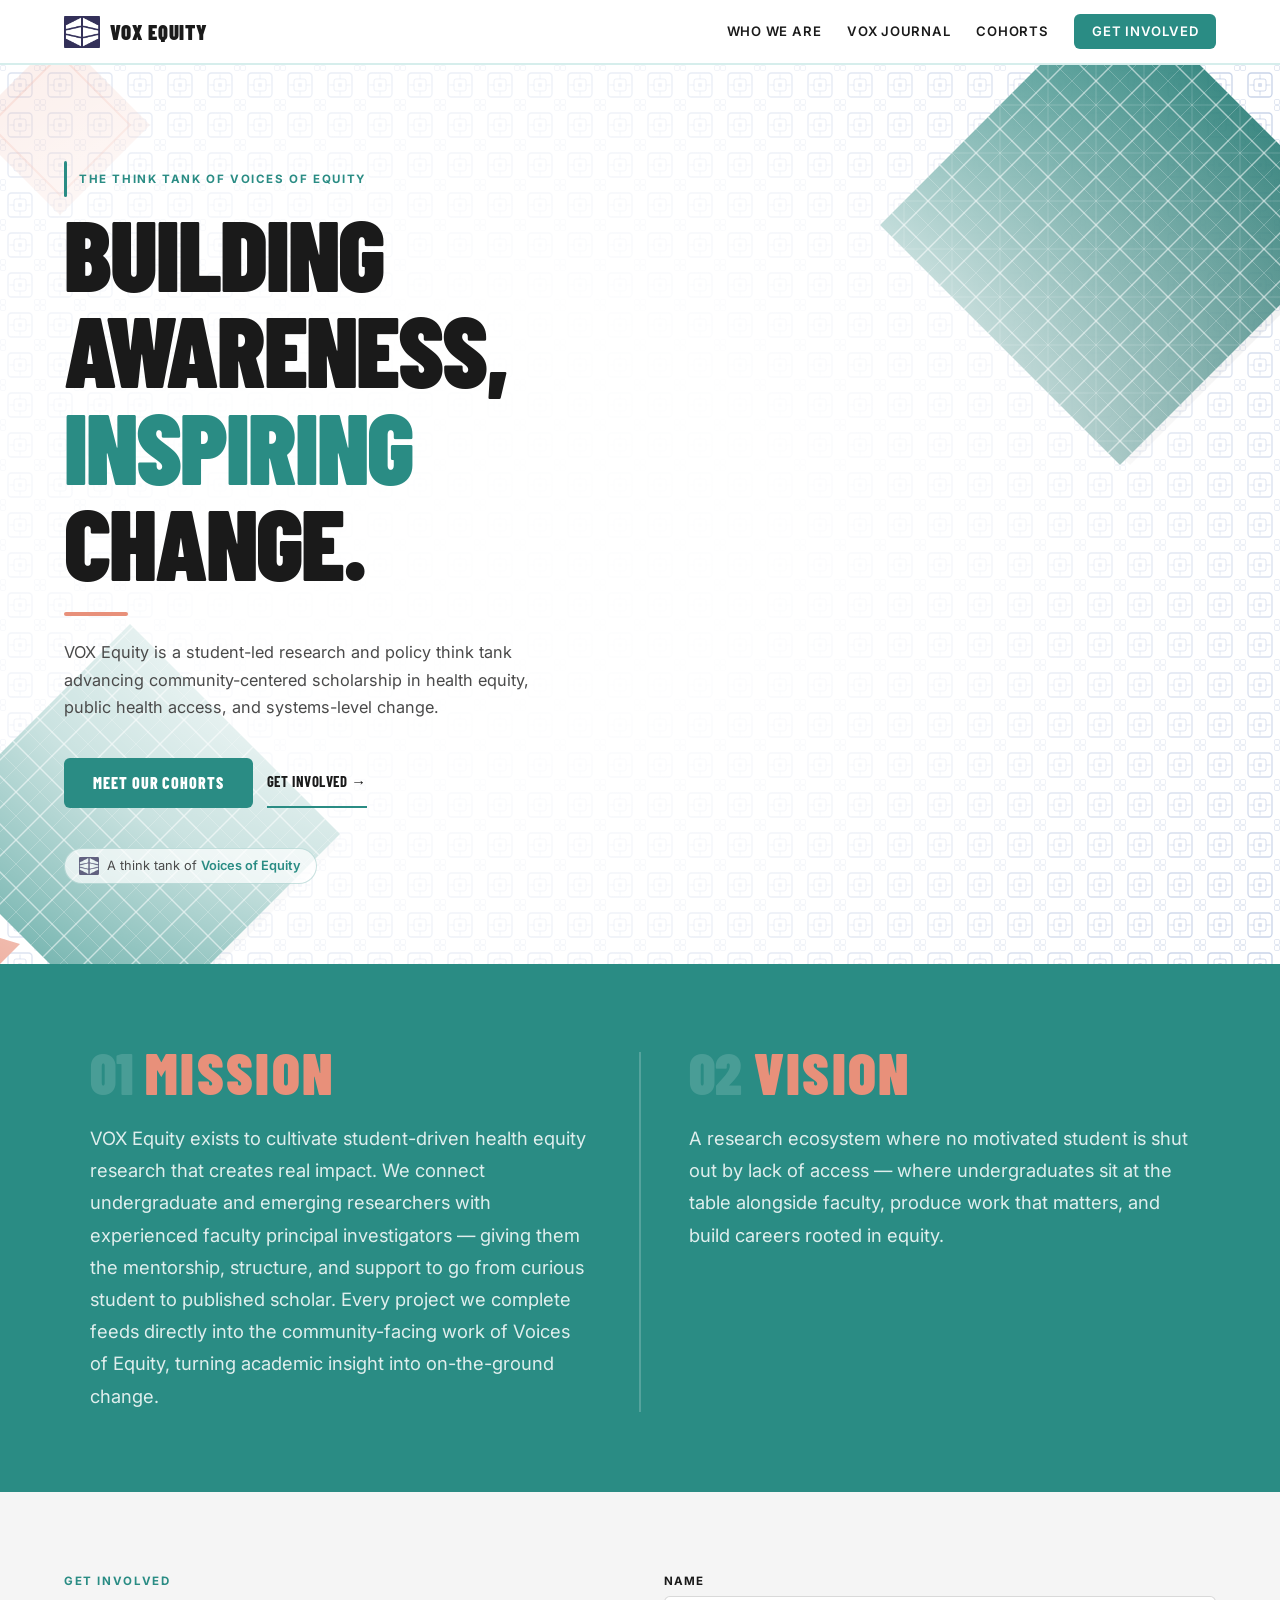
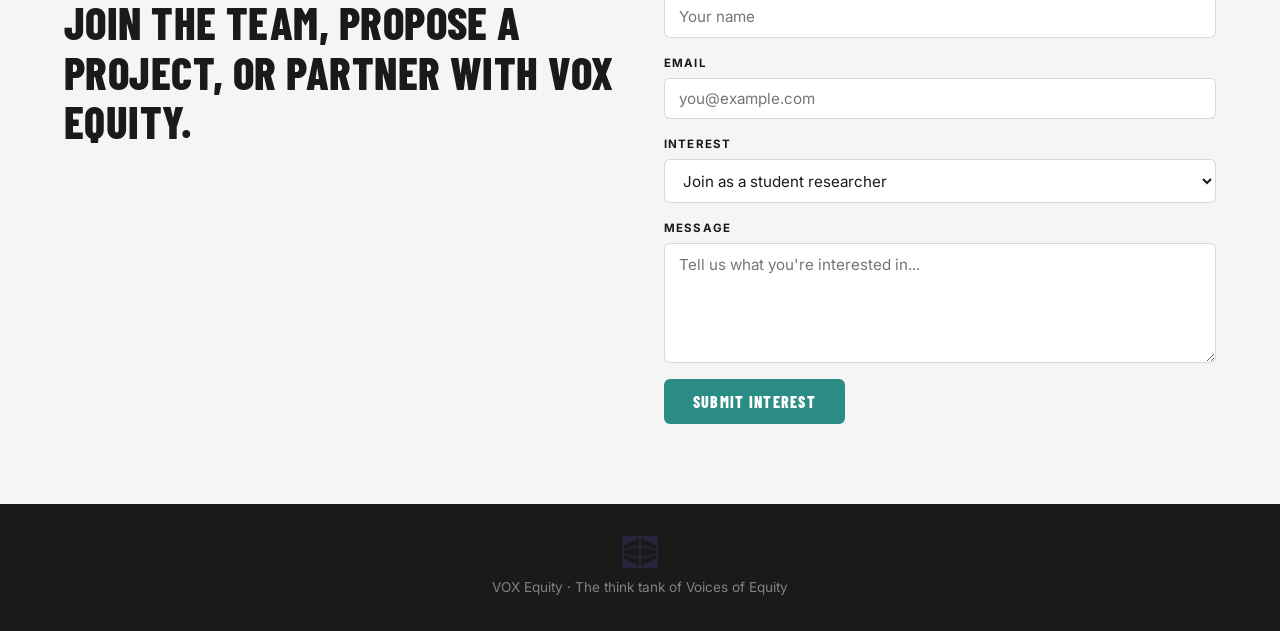
==== index.html @ 63299b8e "Wire contact form to Formspree" ====
<!DOCTYPE html>
<html lang="en">
<head>
  <meta charset="UTF-8" />
  <meta name="viewport" content="width=device-width, initial-scale=1.0" />
  <title>VOX Equity | Voices of Equity Think Tank</title>
  <link rel="preconnect" href="https://fonts.googleapis.com">
  <link rel="preconnect" href="https://fonts.gstatic.com" crossorigin>
  <link href="https://fonts.googleapis.com/css2?family=Barlow+Condensed:wght@700;800;900&family=Inter:wght@400;500;600;700&display=swap" rel="stylesheet">
  <link rel="stylesheet" href="styles.css" />
</head>
<body>

  <header class="site-header">
    <a class="brand" href="index.html">
      <img src="assets/vox-icon.png" alt="VOX Equity mark" />
      <span>VOX Equity</span>
    </a>
    <nav>
      <a href="who-we-are.html">Who We Are</a>
      <a href="vox-journal.html">VOX Journal</a>
      <a href="cohorts.html">Cohorts</a>
      <a class="nav-button" href="#contact">Get Involved</a>
    </nav>
    <button class="nav-toggle" aria-label="Open menu">&#9776;</button>
  </header>

  <main>

    <!-- ── HERO ── -->
    <section class="hero">

      <!-- Radial vignette: white center fading out so pattern shows at edges -->
      <div class="hero-vignette"></div>

      <!-- Top-right: large teal diamond cluster -->
      <svg class="corner-svg top-right" viewBox="0 0 480 480" xmlns="http://www.w3.org/2000/svg" aria-hidden="true">
        <defs>
          <pattern id="mesh-tr" x="0" y="0" width="48" height="48" patternUnits="userSpaceOnUse">
            <line x1="0"  y1="24" x2="24" y2="0"  stroke="white" stroke-width="1.4" opacity="0.55"/>
            <line x1="24" y1="0"  x2="48" y2="24" stroke="white" stroke-width="1.4" opacity="0.55"/>
            <line x1="0"  y1="24" x2="24" y2="48" stroke="white" stroke-width="1.4" opacity="0.55"/>
            <line x1="24" y1="48" x2="48" y2="24" stroke="white" stroke-width="1.4" opacity="0.55"/>
            <line x1="0"  y1="0"  x2="48" y2="48" stroke="white" stroke-width="0.8" opacity="0.28"/>
            <line x1="48" y1="0"  x2="0"  y2="48" stroke="white" stroke-width="0.8" opacity="0.28"/>
            <line x1="24" y1="0"  x2="24" y2="48" stroke="white" stroke-width="0.8" opacity="0.22"/>
            <line x1="0"  y1="24" x2="48" y2="24" stroke="white" stroke-width="0.8" opacity="0.22"/>
          </pattern>
          <linearGradient id="teal-fade-tr" x1="0%" y1="0%" x2="100%" y2="100%">
            <stop offset="0%" stop-color="#2A8C84" stop-opacity="1"/>
            <stop offset="100%" stop-color="#1F6B65" stop-opacity="0.85"/>
          </linearGradient>
          <clipPath id="dclip-tr">
            <polygon points="240,0 480,240 240,480 0,240"/>
          </clipPath>
        </defs>
        <!-- Shadow/depth layer -->
        <polygon points="250,10 480,250 250,480 10,250" fill="rgba(0,0,0,0.06)"/>
        <!-- Main teal diamond -->
        <polygon points="240,0 480,240 240,480 0,240" fill="url(#teal-fade-tr)"/>
        <!-- Mesh overlay -->
        <rect x="0" y="0" width="480" height="480" fill="url(#mesh-tr)" clip-path="url(#dclip-tr)"/>
        <!-- Salmon accent — top corner block -->
        <polygon points="310,0 480,0 480,130 380,50" fill="#E8907A"/>
        <!-- Smaller salmon sliver -->
        <polygon points="420,140 480,90 480,195 420,195" fill="#E8907A" opacity="0.65"/>
        <!-- Tiny teal-light accent bottom of salmon -->
        <polygon points="380,50 480,130 480,145 380,65" fill="rgba(255,255,255,0.18)"/>
      </svg>

      <!-- Bottom-left: teal diamond + salmon -->
      <svg class="corner-svg bot-left" viewBox="0 0 420 420" xmlns="http://www.w3.org/2000/svg" aria-hidden="true">
        <defs>
          <pattern id="mesh-bl" x="0" y="0" width="48" height="48" patternUnits="userSpaceOnUse">
            <line x1="0"  y1="24" x2="24" y2="0"  stroke="white" stroke-width="1.4" opacity="0.55"/>
            <line x1="24" y1="0"  x2="48" y2="24" stroke="white" stroke-width="1.4" opacity="0.55"/>
            <line x1="0"  y1="24" x2="24" y2="48" stroke="white" stroke-width="1.4" opacity="0.55"/>
            <line x1="24" y1="48" x2="48" y2="24" stroke="white" stroke-width="1.4" opacity="0.55"/>
            <line x1="0"  y1="0"  x2="48" y2="48" stroke="white" stroke-width="0.8" opacity="0.28"/>
            <line x1="48" y1="0"  x2="0"  y2="48" stroke="white" stroke-width="0.8" opacity="0.28"/>
          </pattern>
          <clipPath id="dclip-bl">
            <polygon points="210,0 420,210 210,420 0,210"/>
          </clipPath>
        </defs>
        <polygon points="220,10 420,220 220,420 10,220" fill="rgba(0,0,0,0.05)"/>
        <polygon points="210,0 420,210 210,420 0,210" fill="#2A8C84"/>
        <rect x="0" y="0" width="420" height="420" fill="url(#mesh-bl)" clip-path="url(#dclip-bl)"/>
        <!-- Salmon bottom-left -->
        <polygon points="0,290 100,320 0,420" fill="#E8907A"/>
        <polygon points="0,210 70,245 0,295" fill="#E8907A" opacity="0.55"/>
      </svg>

      <!-- Top-left: small salmon-only accent -->
      <svg class="corner-svg top-left-sm" viewBox="0 0 180 180" xmlns="http://www.w3.org/2000/svg" aria-hidden="true">
        <polygon points="90,0 180,90 90,180 0,90" fill="#E8907A" opacity="0.22"/>
        <polygon points="90,20 160,90 90,160 20,90" fill="none" stroke="#E8907A" stroke-width="2" opacity="0.3"/>
      </svg>

      <!-- Hero content -->
      <div class="hero-content">
        <div class="hero-kicker">
          <span class="hero-rule-v"></span>
          <p class="eyebrow">The think tank of Voices of Equity</p>
        </div>
        <h1>Building<br>awareness,<br><em>inspiring</em> change.</h1>
        <hr class="hero-divider">
        <p class="hero-text">VOX Equity is a student-led research and policy think tank advancing community-centered scholarship in health equity, public health access, and systems-level change.</p>
        <div class="hero-actions">
          <a class="button primary" href="cohorts.html">Meet Our Cohorts</a>
          <a class="button ghost" href="#contact">Get Involved →</a>
        </div>
        <div class="hero-badge">
          <img src="assets/vox-icon.png" alt="" />
          <span>A think tank of <strong>Voices of Equity</strong></span>
        </div>
      </div>

    </section>

    <!-- ── MISSION & VISION ── -->
    <section class="mission-section">
      <div class="mission-grid">

        <div class="mission-block">
          <div class="mission-label">
            <span class="mission-number">01</span>
            <p class="mission-title">Mission</p>
          </div>
          <p class="mission-text">VOX Equity exists to cultivate student-driven health equity research that creates real impact. We connect undergraduate and emerging researchers with experienced faculty principal investigators — giving them the mentorship, structure, and support to go from curious student to published scholar. Every project we complete feeds directly into the community-facing work of Voices of Equity, turning academic insight into on-the-ground change.</p>
        </div>

        <div class="mission-divider"></div>

        <div class="mission-block">
          <div class="mission-label">
            <span class="mission-number">02</span>
            <p class="mission-title">Vision</p>
          </div>
          <p class="mission-text">A research ecosystem where no motivated student is shut out by lack of access — where undergraduates sit at the table alongside faculty, produce work that matters, and build careers rooted in equity.</p>
        </div>

      </div>
    </section>

    <!-- ── GET INVOLVED ── -->
    <section id="contact" class="contact-section">
      <div>
        <p class="eyebrow">Get involved</p>
        <h2>Join the team, propose a project, or partner with VOX Equity.</h2>
      </div>
      <form class="contact-form" action="https://formspree.io/f/YOUR_FORM_ID" method="POST">
        <input type="hidden" name="_replyto" value="jrq6@cornell.edu">
        <label>Name<input type="text" name="name" placeholder="Your name" required></label>
        <label>Email<input type="email" name="email" placeholder="you@example.com" required></label>
        <label>Interest
          <select name="interest">
            <option>Join as a student researcher</option>
            <option>Partner with VOX</option>
            <option>Submit a project idea</option>
            <option>General inquiry</option>
          </select>
        </label>
        <label>Message<textarea name="message" placeholder="Tell us what you're interested in..."></textarea></label>
        <button type="submit">Submit Interest</button>
      </form>
    </section>

  </main>

  <footer>
    <img src="assets/vox-icon.png" alt="VOX mark" />
    <p>VOX Equity · The think tank of Voices of Equity</p>
  </footer>

</body>
</html>
---- styles.css ----
/* ── Reset & base ── */
*, *::before, *::after { box-sizing: border-box; margin: 0; padding: 0; }

:root {
  --teal:     #2A8C84;
  --teal-dk:  #1F6B65;
  --teal-lt:  #D6EEEC;
  --salmon:   #E8907A;
  --black:    #1A1A1A;
  --mid:      #4A4A4A;
  --light:    #F5F5F5;
  --white:    #FFFFFF;

  --font-display: 'Barlow Condensed', 'Arial Narrow', sans-serif;
  --font-body:    'Inter', 'Helvetica Neue', Helvetica, Arial, sans-serif;

  --radius: 6px;
  --shadow: 0 2px 16px rgba(0,0,0,0.08);
  --shadow-lg: 0 8px 32px rgba(0,0,0,0.12);
}

html { scroll-behavior: smooth; }

body {
  font-family: var(--font-body);
  background: var(--white);
  color: var(--black);
  line-height: 1.6;
}

/* ── Type ── */
h1 {
  font-family: var(--font-display);
  font-size: clamp(2.8rem, 7vw, 5rem);
  font-weight: 900;
  line-height: 1.0;
  text-transform: uppercase;
  letter-spacing: -0.01em;
  color: var(--black);
}
h2 {
  font-family: var(--font-display);
  font-size: clamp(1.8rem, 4vw, 2.8rem);
  font-weight: 800;
  line-height: 1.1;
  text-transform: uppercase;
  letter-spacing: 0.01em;
  color: var(--black);
}
h3 { font-size: 1.05rem; font-weight: 700; color: var(--black); }
h4 { font-size: 0.95rem; font-weight: 700; color: var(--black); }

.eyebrow {
  font-size: 0.72rem;
  font-weight: 700;
  letter-spacing: 0.14em;
  text-transform: uppercase;
  color: var(--teal);
  margin-bottom: 0.5rem;
}
.overline {
  font-size: 0.68rem;
  font-weight: 700;
  letter-spacing: 0.12em;
  text-transform: uppercase;
  color: var(--teal-dk);
  margin-bottom: 0.5rem;
  display: block;
}
.section-intro {
  font-size: 1rem;
  color: var(--mid);
  max-width: 560px;
  margin-top: 0.75rem;
  line-height: 1.65;
}

/* ── Header ── */
.site-header {
  position: sticky;
  top: 0;
  z-index: 100;
  display: flex;
  align-items: center;
  justify-content: space-between;
  padding: 0.85rem 5%;
  background: var(--white);
  border-bottom: 2px solid var(--teal-lt);
}

.brand {
  display: flex;
  align-items: center;
  gap: 0.6rem;
  text-decoration: none;
  font-family: var(--font-display);
  font-weight: 900;
  font-size: 1.3rem;
  text-transform: uppercase;
  letter-spacing: 0.04em;
  color: var(--black);
}
.brand img { height: 36px; width: 36px; object-fit: contain; border-radius: 4px; }

nav { display: flex; align-items: center; gap: 1.6rem; }
nav a {
  text-decoration: none;
  font-size: 0.82rem;
  font-weight: 600;
  color: var(--black);
  letter-spacing: 0.06em;
  text-transform: uppercase;
  transition: color 0.2s;
}
nav a:hover  { color: var(--teal); }
nav a.active { color: var(--teal); }

.nav-button {
  background: var(--teal) !important;
  color: var(--white) !important;
  padding: 0.45rem 1.1rem;
  border-radius: var(--radius);
  transition: background 0.2s !important;
}
.nav-button:hover { background: var(--teal-dk) !important; }

.nav-toggle {
  display: none;
  background: none;
  border: none;
  font-size: 1.4rem;
  color: var(--black);
  cursor: pointer;
}

/* ── Buttons ── */
.button {
  display: inline-block;
  padding: 0.75rem 1.8rem;
  border-radius: var(--radius);
  font-family: var(--font-display);
  font-weight: 800;
  font-size: 1rem;
  letter-spacing: 0.06em;
  text-transform: uppercase;
  text-decoration: none;
  transition: all 0.2s;
}
.button.primary   { background: var(--teal);   color: var(--white); }
.button.primary:hover   { background: var(--teal-dk); }
.button.secondary { background: transparent; color: var(--black); border: 2px solid var(--black); }
.button.secondary:hover { background: var(--black); color: var(--white); }
.button.outline   { background: transparent; color: var(--teal); border: 2px solid var(--teal); }
.button.outline:hover   { background: var(--teal); color: var(--white); }

/* ══════════════════════════════════════
   HERO
══════════════════════════════════════ */
.hero {
  position: relative;
  background-color: var(--white);
  background-image: url("data:image/svg+xml,%3Csvg xmlns='http://www.w3.org/2000/svg' width='40' height='40'%3E%3C!-- Main medallion: outer rounded square --%3E%3Crect x='8' y='8' width='24' height='24' rx='3.5' fill='none' stroke='%239AAED4' stroke-width='1.3' opacity='0.55'/%3E%3C!-- Inner square --%3E%3Crect x='14' y='14' width='12' height='12' rx='2' fill='none' stroke='%239AAED4' stroke-width='1' opacity='0.45'/%3E%3C!-- Cross arms connecting inner to outer --%3E%3Cline x1='20' y1='9.5' x2='20' y2='14' stroke='%239AAED4' stroke-width='1' opacity='0.45'/%3E%3Cline x1='20' y1='26' x2='20' y2='30.5' stroke='%239AAED4' stroke-width='1' opacity='0.45'/%3E%3Cline x1='9.5' y1='20' x2='14' y2='20' stroke='%239AAED4' stroke-width='1' opacity='0.45'/%3E%3Cline x1='26' y1='20' x2='30.5' y2='20' stroke='%239AAED4' stroke-width='1' opacity='0.45'/%3E%3C!-- Center dot --%3E%3Crect x='18' y='18' width='4' height='4' rx='1' fill='%239AAED4' opacity='0.38'/%3E%3C!-- Corner small accent squares (form inter-tile pattern when tiled) --%3E%3Crect x='0.5' y='0.5' width='5' height='5' rx='1.2' fill='none' stroke='%23AABBD8' stroke-width='0.9' opacity='0.38'/%3E%3Crect x='34.5' y='0.5' width='5' height='5' rx='1.2' fill='none' stroke='%23AABBD8' stroke-width='0.9' opacity='0.38'/%3E%3Crect x='0.5' y='34.5' width='5' height='5' rx='1.2' fill='none' stroke='%23AABBD8' stroke-width='0.9' opacity='0.38'/%3E%3Crect x='34.5' y='34.5' width='5' height='5' rx='1.2' fill='none' stroke='%23AABBD8' stroke-width='0.9' opacity='0.38'/%3E%3C/svg%3E");
  background-repeat: repeat;
  background-size: 40px 40px;
  overflow: hidden;
  min-height: 88vh;
  display: flex;
  align-items: center;
  padding: 6rem 5% 5rem;
}

/* Corner diamond SVGs */
.corner-svg {
  position: absolute;
  pointer-events: none;
  z-index: 0;
}
.corner-svg.top-right    { top: -80px;    right: -80px;  width: 480px; height: 480px; }
.corner-svg.top-left     { top: -60px;    left: -60px;   width: 340px; height: 340px; }
.corner-svg.top-left-sm  { top: -30px;    left: -30px;   width: 180px; height: 180px; }
.corner-svg.bot-left     { bottom: -80px; left: -80px;   width: 420px; height: 420px; }
.corner-svg.bot-right    { bottom: -60px; right: -60px;  width: 280px; height: 280px; }

/* Radial vignette — white at center, fades to transparent at edges */
.hero-vignette {
  position: absolute;
  inset: 0;
  z-index: 1;
  background: radial-gradient(ellipse 75% 80% at 38% 50%,
    rgba(255,255,255,0.96) 30%,
    rgba(255,255,255,0.75) 55%,
    rgba(255,255,255,0.0)  100%);
  pointer-events: none;
}

/* Hero content */
.hero-content {
  position: relative;
  z-index: 2;
  max-width: 640px;
}

.hero-kicker {
  display: flex;
  align-items: center;
  gap: 0.75rem;
  margin-bottom: 0.5rem;
}
.hero-rule-v {
  display: inline-block;
  width: 3px;
  height: 36px;
  background: var(--teal);
  border-radius: 2px;
  flex-shrink: 0;
}
.hero .eyebrow { color: var(--teal); margin-bottom: 0; }

.hero h1 {
  color: var(--black);
  margin: 0.2rem 0 0;
  font-size: clamp(3.2rem, 8vw, 6.2rem);
  line-height: 0.97;
  letter-spacing: -0.02em;
}
.hero h1 em {
  font-style: normal;
  color: var(--teal);
}

.hero-divider {
  width: 64px;
  height: 4px;
  background: var(--salmon);
  margin: 1.4rem 0 1.4rem;
  border: none;
  border-radius: 2px;
}
.hero-text {
  font-size: 1.02rem;
  color: var(--mid);
  max-width: 480px;
  margin-bottom: 2.25rem;
  line-height: 1.7;
}
.hero-actions {
  display: flex;
  gap: 0.85rem;
  flex-wrap: wrap;
  align-items: center;
  margin-bottom: 2.5rem;
}

/* Ghost button — for hero only */
.button.ghost {
  background: none;
  color: var(--black);
  font-size: 0.92rem;
  font-weight: 700;
  padding: 0.75rem 0;
  letter-spacing: 0.04em;
  text-decoration: none;
  border-bottom: 2px solid var(--teal);
  border-radius: 0;
  transition: color 0.2s, border-color 0.2s;
}
.button.ghost:hover { color: var(--teal); }

/* Hero attribution badge */
.hero-badge {
  display: inline-flex;
  align-items: center;
  gap: 0.5rem;
  padding: 0.45rem 0.9rem;
  border: 1.5px solid rgba(42,140,132,0.25);
  border-radius: 100px;
  font-size: 0.8rem;
  color: var(--mid);
  background: rgba(255,255,255,0.7);
}
.hero-badge img {
  height: 20px;
  width: 20px;
  object-fit: contain;
  border-radius: 3px;
  opacity: 0.75;
}
.hero-badge strong { color: var(--teal); font-weight: 600; }

/* ══════════════════════════════════════
   PAGE HERO (inner pages)
══════════════════════════════════════ */
.page-hero {
  position: relative;
  background-color: var(--white);
  background-image: url("data:image/svg+xml,%3Csvg xmlns='http://www.w3.org/2000/svg' width='40' height='40'%3E%3Crect x='8' y='8' width='24' height='24' rx='3.5' fill='none' stroke='%239AAED4' stroke-width='1.3' opacity='0.55'/%3E%3Crect x='14' y='14' width='12' height='12' rx='2' fill='none' stroke='%239AAED4' stroke-width='1' opacity='0.45'/%3E%3Cline x1='20' y1='9.5' x2='20' y2='14' stroke='%239AAED4' stroke-width='1' opacity='0.45'/%3E%3Cline x1='20' y1='26' x2='20' y2='30.5' stroke='%239AAED4' stroke-width='1' opacity='0.45'/%3E%3Cline x1='9.5' y1='20' x2='14' y2='20' stroke='%239AAED4' stroke-width='1' opacity='0.45'/%3E%3Cline x1='26' y1='20' x2='30.5' y2='20' stroke='%239AAED4' stroke-width='1' opacity='0.45'/%3E%3Crect x='18' y='18' width='4' height='4' rx='1' fill='%239AAED4' opacity='0.38'/%3E%3Crect x='0.5' y='0.5' width='5' height='5' rx='1.2' fill='none' stroke='%23AABBD8' stroke-width='0.9' opacity='0.38'/%3E%3Crect x='34.5' y='0.5' width='5' height='5' rx='1.2' fill='none' stroke='%23AABBD8' stroke-width='0.9' opacity='0.38'/%3E%3Crect x='0.5' y='34.5' width='5' height='5' rx='1.2' fill='none' stroke='%23AABBD8' stroke-width='0.9' opacity='0.38'/%3E%3Crect x='34.5' y='34.5' width='5' height='5' rx='1.2' fill='none' stroke='%23AABBD8' stroke-width='0.9' opacity='0.38'/%3E%3C/svg%3E");
  background-repeat: repeat;
  background-size: 40px 40px;
  overflow: hidden;
  padding: 5rem 5% 4rem;
  border-bottom: 2px solid var(--teal-lt);
}

/* Vignette for page heroes — tighter than full hero */
.page-hero-vignette {
  position: absolute;
  inset: 0;
  z-index: 1;
  background: radial-gradient(ellipse 80% 120% at 35% 50%,
    rgba(255,255,255,0.95) 35%,
    rgba(255,255,255,0.65) 60%,
    rgba(255,255,255,0.0)  100%);
  pointer-events: none;
}

.page-hero h1 { color: var(--black); margin-top: 0.3rem; }
.page-hero-sub {
  margin-top: 0.75rem;
  font-size: 1rem;
  color: var(--mid);
  max-width: 540px;
  line-height: 1.65;
}
.page-hero-divider {
  width: 60px;
  height: 4px;
  background: var(--salmon);
  margin: 0.85rem 0;
  border: none;
  border-radius: 2px;
}
.page-hero .corner-svg.top-right  { width: 320px; height: 320px; top: -60px;  right: -60px; }
.page-hero .corner-svg.top-left-sm { width: 160px; height: 160px; top: -25px;  left: -25px; }
.page-hero .corner-svg.bot-right  { width: 180px; height: 180px; bottom: -40px; right: -30px; }
.page-hero-content { position: relative; z-index: 2; }

/* ══════════════════════════════════════
   SHARED SECTION
══════════════════════════════════════ */
.section { padding: 5rem 5%; }

.section-header { margin-bottom: 2.5rem; }
.section-header.center { text-align: center; }
.section-header.center .section-intro { margin: 0.75rem auto 0; }

.split {
  display: grid;
  grid-template-columns: 1fr 1fr;
  gap: 2.5rem;
  align-items: start;
}

/* ══════════════════════════════════════
   WHO WE ARE
══════════════════════════════════════ */
.who-section { background: var(--white); }

.accordion-group { display: flex; flex-direction: column; gap: 1rem; }

.accordion {
  border: 1.5px solid rgba(0,0,0,0.1);
  border-radius: var(--radius);
  background: var(--white);
  overflow: hidden;
  transition: box-shadow 0.2s;
}
.accordion[open] { box-shadow: var(--shadow); border-color: var(--teal-lt); }

.accordion-trigger {
  display: flex;
  align-items: center;
  gap: 1rem;
  padding: 1.25rem 1.5rem;
  cursor: pointer;
  list-style: none;
  user-select: none;
}
.accordion-trigger::-webkit-details-marker { display: none; }
.accordion-trigger:hover { background: rgba(42,140,132,0.03); }

.accordion-label {
  font-family: var(--font-display);
  font-size: 1.5rem;
  font-weight: 800;
  text-transform: uppercase;
  letter-spacing: 0.03em;
  color: var(--black);
  flex: 1;
}
.accordion-tag {
  font-size: 0.7rem;
  font-weight: 700;
  letter-spacing: 0.1em;
  text-transform: uppercase;
  color: var(--teal-dk);
  background: var(--teal-lt);
  padding: 0.25rem 0.6rem;
  border-radius: 20px;
}
.accordion-icon {
  width: 20px; height: 20px;
  position: relative; flex-shrink: 0;
}
.accordion-icon::before,
.accordion-icon::after {
  content: '';
  position: absolute;
  background: var(--black);
  border-radius: 2px;
  transition: transform 0.25s;
}
.accordion-icon::before { width: 2px; height: 14px; top: 3px; left: 9px; }
.accordion-icon::after  { width: 14px; height: 2px; top: 9px; left: 3px; }
.accordion[open] .accordion-icon::before { transform: rotate(90deg); opacity: 0; }

.accordion-body { border-top: 1.5px solid rgba(0,0,0,0.06); }
.accordion-inner { padding: 1.75rem 1.5rem; }

.accordion-text h3 { margin-bottom: 0.75rem; font-size: 1.1rem; }
.accordion-text p  { font-size: 0.95rem; color: var(--mid); line-height: 1.7; margin-bottom: 0.75rem; }
.accordion-text p:last-child { margin-bottom: 0; }

.stat-pill {
  display: flex; flex-direction: column;
  padding: 1rem 1.25rem;
  border-radius: var(--radius);
  margin-bottom: 0.75rem;
}
.stat-pill:last-child { margin-bottom: 0; }
.stat-pill.midnight { background: var(--teal);   color: var(--white); }
.stat-pill.steel    { background: var(--teal-lt); color: var(--teal-dk); }
.stat-pill.orange   { background: var(--salmon);  color: var(--white); }
.stat-pill strong   { font-family: var(--font-display); font-size: 1.3rem; font-weight: 900; text-transform: uppercase; letter-spacing: 0.04em; }
.stat-pill span     { font-size: 0.82rem; opacity: 0.8; margin-top: 0.1rem; }

.accordion-links { display: flex; flex-direction: column; gap: 1rem; justify-content: center; }
.accordion-links .overline { margin-bottom: 0; }

/* ══════════════════════════════════════
   VOX JOURNAL
══════════════════════════════════════ */
.journal-section { background: var(--light); }

.journal-grid {
  display: grid;
  grid-template-columns: 1fr 1fr;
  gap: 2rem;
  margin-top: 2.5rem;
  align-items: start;
}

.journal-issue {
  background: var(--white);
  border-radius: var(--radius);
  padding: 2rem;
  display: flex;
  flex-direction: column;
  gap: 1rem;
  box-shadow: var(--shadow);
}
.journal-issue.featured { border-top: 4px solid var(--teal); }

.issue-meta { display: flex; align-items: center; justify-content: space-between; }
.issue-number { font-size: 0.72rem; font-weight: 700; letter-spacing: 0.1em; text-transform: uppercase; color: var(--teal-dk); }
.issue-date   { font-size: 0.72rem; font-weight: 600; color: var(--mid); }
.issue-title  { font-family: var(--font-display); font-size: 1.6rem; font-weight: 900; text-transform: uppercase; color: var(--black); }
.issue-description { font-size: 0.92rem; color: var(--mid); line-height: 1.6; }

.issue-tags { display: flex; gap: 0.5rem; flex-wrap: wrap; }
.tag {
  font-size: 0.7rem; font-weight: 700; letter-spacing: 0.08em; text-transform: uppercase;
  background: var(--teal-lt); color: var(--teal-dk);
  padding: 0.25rem 0.65rem; border-radius: 20px;
}

.journal-publications { display: flex; flex-direction: column; gap: 1rem; }
.journal-publications > .overline { color: var(--teal-dk); }

.pub-card {
  background: var(--white);
  border: 1.5px solid rgba(0,0,0,0.08);
  border-radius: var(--radius);
  padding: 1.1rem 1.25rem;
  display: flex; flex-direction: column; gap: 0.3rem;
  transition: box-shadow 0.2s, border-color 0.2s;
}
.pub-card:hover { box-shadow: var(--shadow); border-color: var(--teal-lt); }
.pub-card.light { background: var(--white); }

.pub-meta { display: flex; align-items: center; justify-content: space-between; margin-bottom: 0.2rem; }
.pub-type { font-size: 0.68rem; font-weight: 700; letter-spacing: 0.1em; text-transform: uppercase; color: var(--teal); }
.pub-year { font-size: 0.72rem; color: var(--mid); }
.pub-card h4 { color: var(--black); font-size: 0.92rem; }
.pub-card p  { font-size: 0.8rem; color: var(--mid); }
.pub-link { font-size: 0.8rem; font-weight: 600; color: var(--teal); text-decoration: none; margin-top: 0.25rem; }
.pub-link:hover { text-decoration: underline; }

/* ══════════════════════════════════════
   TEAM
══════════════════════════════════════ */
.team-section { background: var(--light); }

.team-grid {
  display: grid;
  grid-template-columns: 1fr 1fr 1fr;
  gap: 2rem;
  margin-top: 2.5rem;
}

.team-member {
  background: var(--white);
  border-radius: var(--radius);
  overflow: hidden;
  box-shadow: var(--shadow);
  display: flex;
  flex-direction: column;
  transition: transform 0.2s, box-shadow 0.2s;
}
.team-member:hover {
  transform: translateY(-4px);
  box-shadow: var(--shadow-lg);
}
.team-member.featured {
  border-top: 4px solid var(--teal);
}
.team-member:not(.featured) {
  border-top: 4px solid var(--salmon);
}

.team-headshot-wrap {
  width: 100%;
  aspect-ratio: 1 / 1;
  overflow: hidden;
  background: var(--teal-lt);
}
.team-headshot {
  width: 100%;
  height: 100%;
  object-fit: cover;
  display: block;
}
.team-headshot.placeholder {
  display: flex;
  align-items: center;
  justify-content: center;
  font-size: 0.8rem;
  font-weight: 700;
  letter-spacing: 0.1em;
  text-transform: uppercase;
  color: var(--teal-dk);
  border: 2px dashed var(--teal);
  opacity: 0.6;
  height: 100%;
}

.team-info {
  padding: 1.5rem;
  display: flex;
  flex-direction: column;
  gap: 0.4rem;
  flex: 1;
}
.team-role {
  font-size: 0.7rem;
  font-weight: 700;
  letter-spacing: 0.12em;
  text-transform: uppercase;
  color: var(--teal);
}
.team-member.featured .team-role { color: var(--teal); }
.team-member:not(.featured) .team-role { color: var(--salmon); }

.team-info h3 {
  font-size: 1.15rem;
  color: var(--black);
  margin: 0;
}
.team-bio {
  font-size: 0.88rem;
  color: var(--mid);
  line-height: 1.65;
  margin-top: 0.25rem;
}

@media (max-width: 900px) {
  .team-grid { grid-template-columns: 1fr 1fr; }
  .team-member.featured { grid-column: 1 / -1; flex-direction: row; }
  .team-member.featured .team-headshot-wrap { width: 220px; flex-shrink: 0; aspect-ratio: auto; }
}
@media (max-width: 600px) {
  .team-grid { grid-template-columns: 1fr; }
  .team-member.featured { flex-direction: column; }
  .team-member.featured .team-headshot-wrap { width: 100%; aspect-ratio: 1 / 1; }
}

/* ══════════════════════════════════════
   COHORTS
══════════════════════════════════════ */
.cohorts-section { background: var(--white); }

.cohort-tabs {
  display: flex; gap: 0.5rem;
  margin-bottom: 2.5rem;
  border-bottom: 2px solid rgba(0,0,0,0.08);
  padding-bottom: 0;
}
.cohort-tab {
  background: none; border: none;
  font-family: var(--font-display);
  font-size: 1rem; font-weight: 800;
  text-transform: uppercase; letter-spacing: 0.06em;
  color: var(--black); opacity: 0.4;
  padding: 0.6rem 1.25rem 0.75rem;
  cursor: pointer;
  border-bottom: 3px solid transparent;
  margin-bottom: -2px;
  transition: all 0.2s;
  display: flex; align-items: center; gap: 0.5rem;
}
.cohort-tab:hover { opacity: 0.75; }
.cohort-tab.active { opacity: 1; border-bottom-color: var(--teal); }

.tab-badge {
  font-size: 0.62rem; font-weight: 700; letter-spacing: 0.08em; text-transform: uppercase;
  background: var(--salmon); color: var(--white);
  padding: 0.15rem 0.45rem; border-radius: 20px;
}

.cohort-panel { display: none; }
.cohort-panel.active { display: block; }

.cohort-year {
  font-size: 0.75rem; font-weight: 700; letter-spacing: 0.1em;
  text-transform: uppercase; color: var(--teal-dk); margin-bottom: 1.75rem;
}

.teams-grid {
  display: grid; grid-template-columns: 1fr 1fr;
  gap: 2rem; align-items: start;
}

.team-card {
  background: var(--white);
  border-radius: var(--radius);
  box-shadow: var(--shadow);
  border: 1.5px solid rgba(0,0,0,0.06);
  overflow: hidden;
  display: flex; flex-direction: column; gap: 0;
}

.team-header {
  background: var(--teal);
  padding: 1.5rem;
  display: flex; flex-direction: column; gap: 1rem;
}
.team-header .overline { color: rgba(214,238,236,0.7); }
.project-title {
  font-family: var(--font-display);
  font-size: 1.3rem; font-weight: 800; text-transform: uppercase;
  color: var(--white); line-height: 1.15;
}
.team-pub .overline { color: rgba(214,238,236,0.7); }
.pub-chip {
  display: inline-block;
  background: rgba(255,255,255,0.12);
  border: 1px solid rgba(255,255,255,0.3);
  color: var(--white);
  font-size: 0.82rem; font-weight: 600;
  padding: 0.3rem 0.8rem; border-radius: 20px;
  text-decoration: none; transition: background 0.2s;
}
.pub-chip:hover { background: rgba(255,255,255,0.22); }

.pi-block  { padding: 1.5rem; border-bottom: 1px solid rgba(0,0,0,0.06); }
.pi-card   { display: flex; gap: 1rem; align-items: flex-start; margin-top: 0.75rem; }

.headshot-placeholder {
  width: 72px; height: 72px; border-radius: 50%;
  background: var(--teal-lt);
  display: flex; align-items: center; justify-content: center;
  flex-shrink: 0;
  font-size: 0.7rem; font-weight: 700; letter-spacing: 0.06em;
  color: var(--teal-dk);
  border: 2px dashed var(--teal);
}
.headshot-placeholder.small { width: 52px; height: 52px; font-size: 0.62rem; }
.headshot-placeholder img { width: 100%; height: 100%; object-fit: cover; border-radius: 50%; }

.pi-info { display: flex; flex-direction: column; gap: 0.2rem; }
.pi-info strong  { font-size: 0.95rem; color: var(--black); }
.pi-info .institution { font-size: 0.75rem; font-weight: 600; letter-spacing: 0.06em; text-transform: uppercase; color: var(--teal-dk); }
.pi-bio { font-size: 0.85rem; color: var(--mid); line-height: 1.6; margin-top: 0.4rem; }

.leads-block  { padding: 1.5rem; border-bottom: 1px solid rgba(0,0,0,0.06); }
.leads-row    { display: flex; gap: 1.25rem; flex-wrap: wrap; margin-top: 0.75rem; }
.lead-card    { display: flex; flex-direction: column; align-items: center; gap: 0.4rem; text-align: center; }
.lead-card strong { font-size: 0.85rem; color: var(--black); }
.lead-card span   { font-size: 0.75rem; color: var(--teal-dk); }

.members-block { padding: 1.5rem; }
.members-list  { list-style: none; margin-top: 0.75rem; display: flex; flex-direction: column; gap: 0.5rem; }
.members-list li {
  font-size: 0.88rem; color: var(--black);
  padding: 0.4rem 0.75rem;
  background: var(--light); border-radius: 4px;
  border-left: 3px solid var(--teal-lt);
}

.past-empty {
  text-align: center; padding: 5rem 2rem;
  background: var(--light); border-radius: var(--radius);
  border: 2px dashed rgba(0,0,0,0.1);
}
.past-icon   { font-size: 2.5rem; margin-bottom: 1rem; opacity: 0.35; }
.past-empty h3 { color: var(--black); margin-bottom: 0.5rem; }
.past-empty p  { font-size: 0.92rem; color: var(--mid); max-width: 400px; margin: 0 auto; line-height: 1.65; }

/* ══════════════════════════════════════
   MISSION & VISION
══════════════════════════════════════ */
.mission-section {
  background: var(--teal);
  padding: 5rem 5%;
}

.mission-grid {
  display: grid;
  grid-template-columns: 1fr auto 1fr;
  gap: 3rem;
  align-items: start;
  max-width: 1100px;
  margin: 0 auto;
}

.mission-divider {
  width: 1.5px;
  background: rgba(255,255,255,0.2);
  align-self: stretch;
  margin-top: 0.5rem;
}

.mission-label {
  display: flex;
  align-items: center;
  gap: 0.75rem;
  margin-bottom: 1.25rem;
}
.mission-number {
  font-family: var(--font-display);
  font-size: 3.6rem;
  font-weight: 900;
  color: rgba(255,255,255,0.15);
  line-height: 1;
}
.mission-title {
  color: var(--salmon);
  font-family: var(--font-display);
  font-size: 3.6rem;
  font-weight: 900;
  text-transform: uppercase;
  letter-spacing: 0.04em;
  line-height: 1;
  margin: 0;
}
.mission-text {
  font-size: 1.15rem;
  color: rgba(255,255,255,0.85);
  line-height: 1.75;
}

@media (max-width: 768px) {
  .mission-grid {
    grid-template-columns: 1fr;
  }
  .mission-divider {
    width: 60px;
    height: 1.5px;
    align-self: auto;
  }
}

/* ══════════════════════════════════════
   CONTACT
══════════════════════════════════════ */
.contact-section {
  display: grid; grid-template-columns: 1fr 1fr;
  gap: 3rem; align-items: start;
  background: var(--light); padding: 5rem 5%;
}
.contact-section h2 { margin-top: 0.4rem; }

.contact-form { display: flex; flex-direction: column; gap: 1rem; }
.contact-form label {
  display: flex; flex-direction: column; gap: 0.35rem;
  font-size: 0.72rem; font-weight: 700; letter-spacing: 0.1em;
  text-transform: uppercase; color: var(--black);
}
.contact-form input,
.contact-form select,
.contact-form textarea {
  padding: 0.65rem 0.9rem;
  border: 1.5px solid rgba(0,0,0,0.15);
  border-radius: var(--radius);
  font-family: var(--font-body);
  font-size: 0.95rem; color: var(--black);
  background: var(--white);
  font-weight: 400; letter-spacing: normal; text-transform: none;
  transition: border-color 0.2s;
}
.contact-form input:focus,
.contact-form select:focus,
.contact-form textarea:focus { outline: none; border-color: var(--teal); }
.contact-form textarea { min-height: 120px; resize: vertical; }
.contact-form button {
  background: var(--teal); color: var(--white); border: none;
  padding: 0.8rem 1.8rem; border-radius: var(--radius);
  font-family: var(--font-display); font-size: 1rem; font-weight: 800;
  letter-spacing: 0.08em; text-transform: uppercase;
  cursor: pointer; transition: background 0.2s; align-self: flex-start;
}
.contact-form button:hover { background: var(--teal-dk); }

/* ══════════════════════════════════════
   FOOTER
══════════════════════════════════════ */
footer {
  background: var(--black); color: rgba(255,255,255,0.45);
  text-align: center; padding: 2rem 5%; font-size: 0.85rem;
  display: flex; flex-direction: column; align-items: center; gap: 0.6rem;
}
footer img { height: 32px; opacity: 0.5; border-radius: 3px; }

/* ══════════════════════════════════════
   RESPONSIVE
══════════════════════════════════════ */
@media (max-width: 900px) {
  .teams-grid  { grid-template-columns: 1fr; }
  .journal-grid { grid-template-columns: 1fr; }
}
@media (max-width: 768px) {
  .split           { grid-template-columns: 1fr; }
  .contact-section { grid-template-columns: 1fr; }
  nav a:not(.nav-button) { display: none; }
  .nav-toggle { display: block; }
  .hero { min-height: auto; padding: 4rem 5% 3rem; }
  .hero-logo { height: 44px; }
  .corner-svg.top-right { width: 220px; height: 220px; }
  .corner-svg.bot-left  { width: 200px; height: 200px; }
  .corner-svg.bot-right { width: 160px; height: 160px; }
}
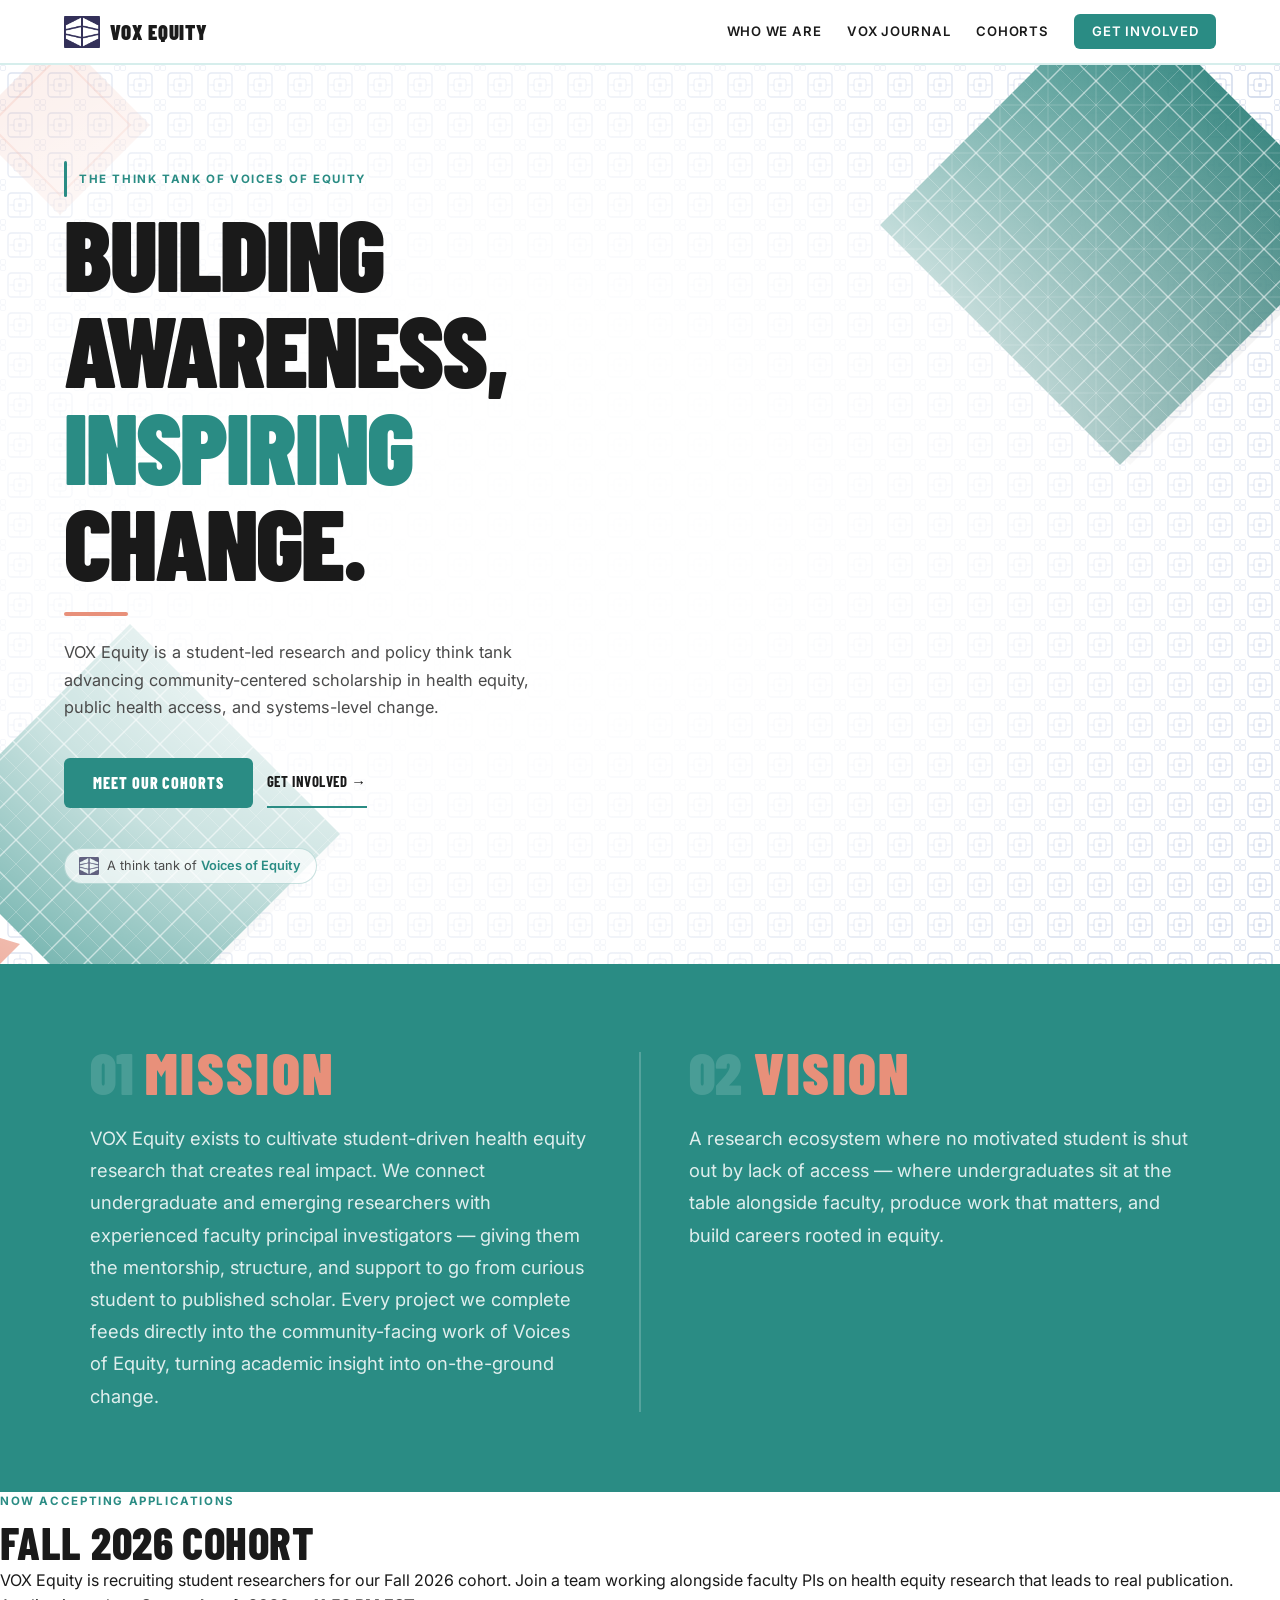
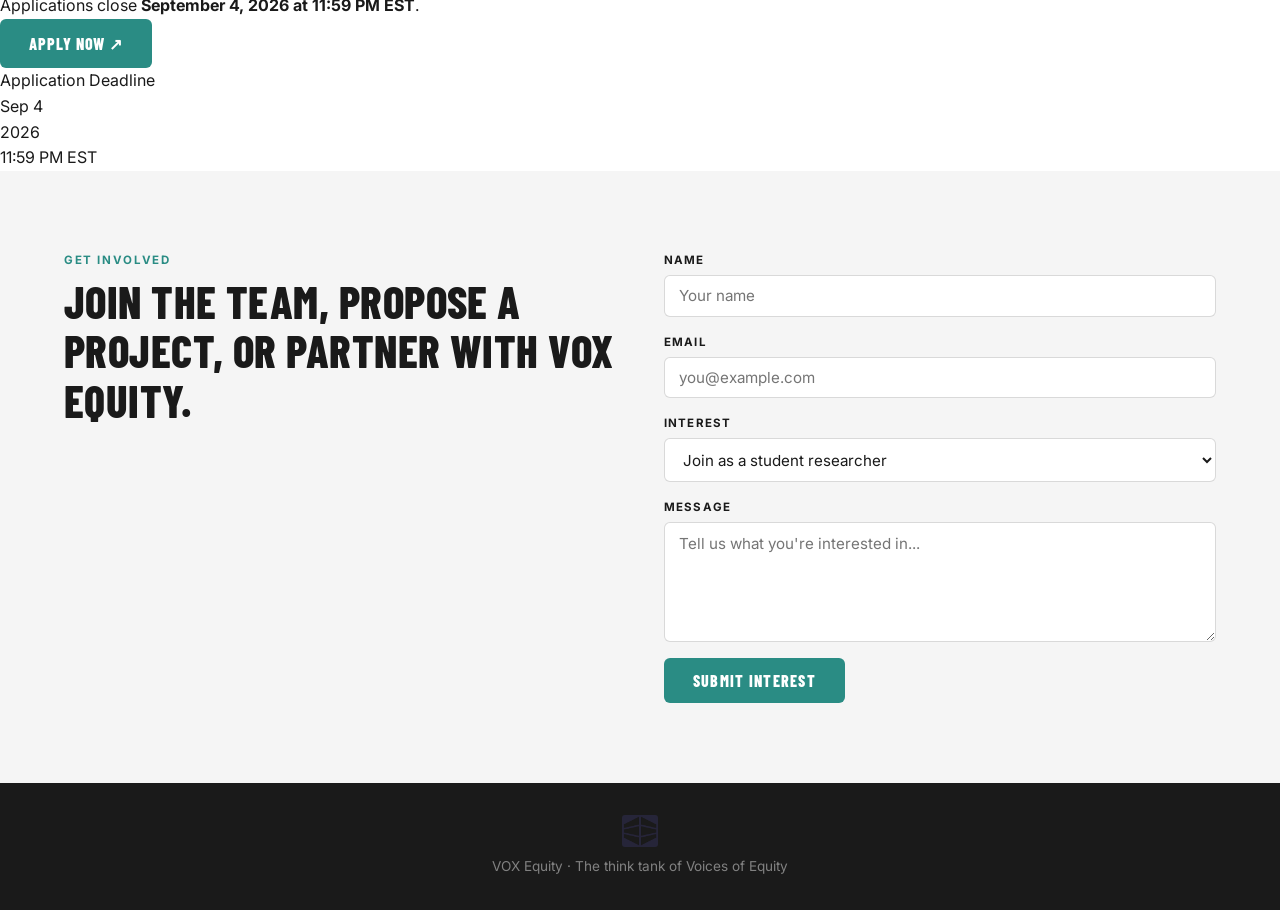
==== commit 5708baa5: "Add Fall 2026 cohort application section" ====
--- a/index.html
+++ b/index.html
@@ -7,6 +7,7 @@
   <link rel="preconnect" href="https://fonts.googleapis.com">
   <link rel="preconnect" href="https://fonts.gstatic.com" crossorigin>
   <link href="https://fonts.googleapis.com/css2?family=Barlow+Condensed:wght@700;800;900&family=Inter:wght@400;500;600;700&display=swap" rel="stylesheet">
+  <link rel="icon" type="image/png" href="assets/vox-icon.png">
   <link rel="stylesheet" href="styles.css" />
 </head>
 <body>
@@ -143,13 +144,34 @@
       </div>
     </section>
 
+
+    <!-- ── APPLY ── -->
+    <section class="apply-section">
+      <div class="apply-inner">
+        <div class="apply-text">
+          <p class="eyebrow">Now accepting applications</p>
+          <h2>Fall 2026 Cohort</h2>
+          <p class="apply-desc">VOX Equity is recruiting student researchers for our Fall 2026 cohort. Join a team working alongside faculty PIs on health equity research that leads to real publication. Applications close <strong>September 4, 2026 at 11:59 PM EST</strong>.</p>
+          <a class="button primary" href="https://docs.google.com/forms/d/e/1FAIpQLSd9Npx7kHGBxg1HxnqZUW3rtAV6o2_2dgTfxMcEcV6yFNC1-Q/viewform?usp=dialog" target="_blank" rel="noopener">Apply Now ↗</a>
+        </div>
+        <div class="apply-deadline">
+          <div class="deadline-card">
+            <p class="deadline-label">Application Deadline</p>
+            <p class="deadline-date">Sep 4</p>
+            <p class="deadline-year">2026</p>
+            <p class="deadline-time">11:59 PM EST</p>
+          </div>
+        </div>
+      </div>
+    </section>
+
     <!-- ── GET INVOLVED ── -->
     <section id="contact" class="contact-section">
       <div>
         <p class="eyebrow">Get involved</p>
         <h2>Join the team, propose a project, or partner with VOX Equity.</h2>
       </div>
-      <form class="contact-form" action="https://formspree.io/f/YOUR_FORM_ID" method="POST">
+      <form class="contact-form" action="https://formspree.io/f/mvzjwdre" method="POST">
         <input type="hidden" name="_replyto" value="jrq6@cornell.edu">
         <label>Name<input type="text" name="name" placeholder="Your name" required></label>
         <label>Email<input type="email" name="email" placeholder="you@example.com" required></label>
--- a/styles.css
+++ b/styles.css
@@ -580,6 +580,27 @@
   color: var(--mid);
   line-height: 1.65;
   margin-top: 0.25rem;
+}
+.team-contact {
+  display: flex;
+  flex-wrap: wrap;
+  gap: 0.4rem;
+  margin-top: 0.75rem;
+}
+.team-email {
+  font-size: 0.78rem;
+  font-weight: 600;
+  color: var(--teal);
+  text-decoration: none;
+  border: 1.5px solid var(--teal-lt);
+  border-radius: 100px;
+  padding: 0.2rem 0.65rem;
+  transition: background 0.15s, color 0.15s;
+}
+.team-email:hover {
+  background: var(--teal);
+  color: var(--white);
+  border-color: var(--teal);
 }
 
 @media (max-width: 900px) {
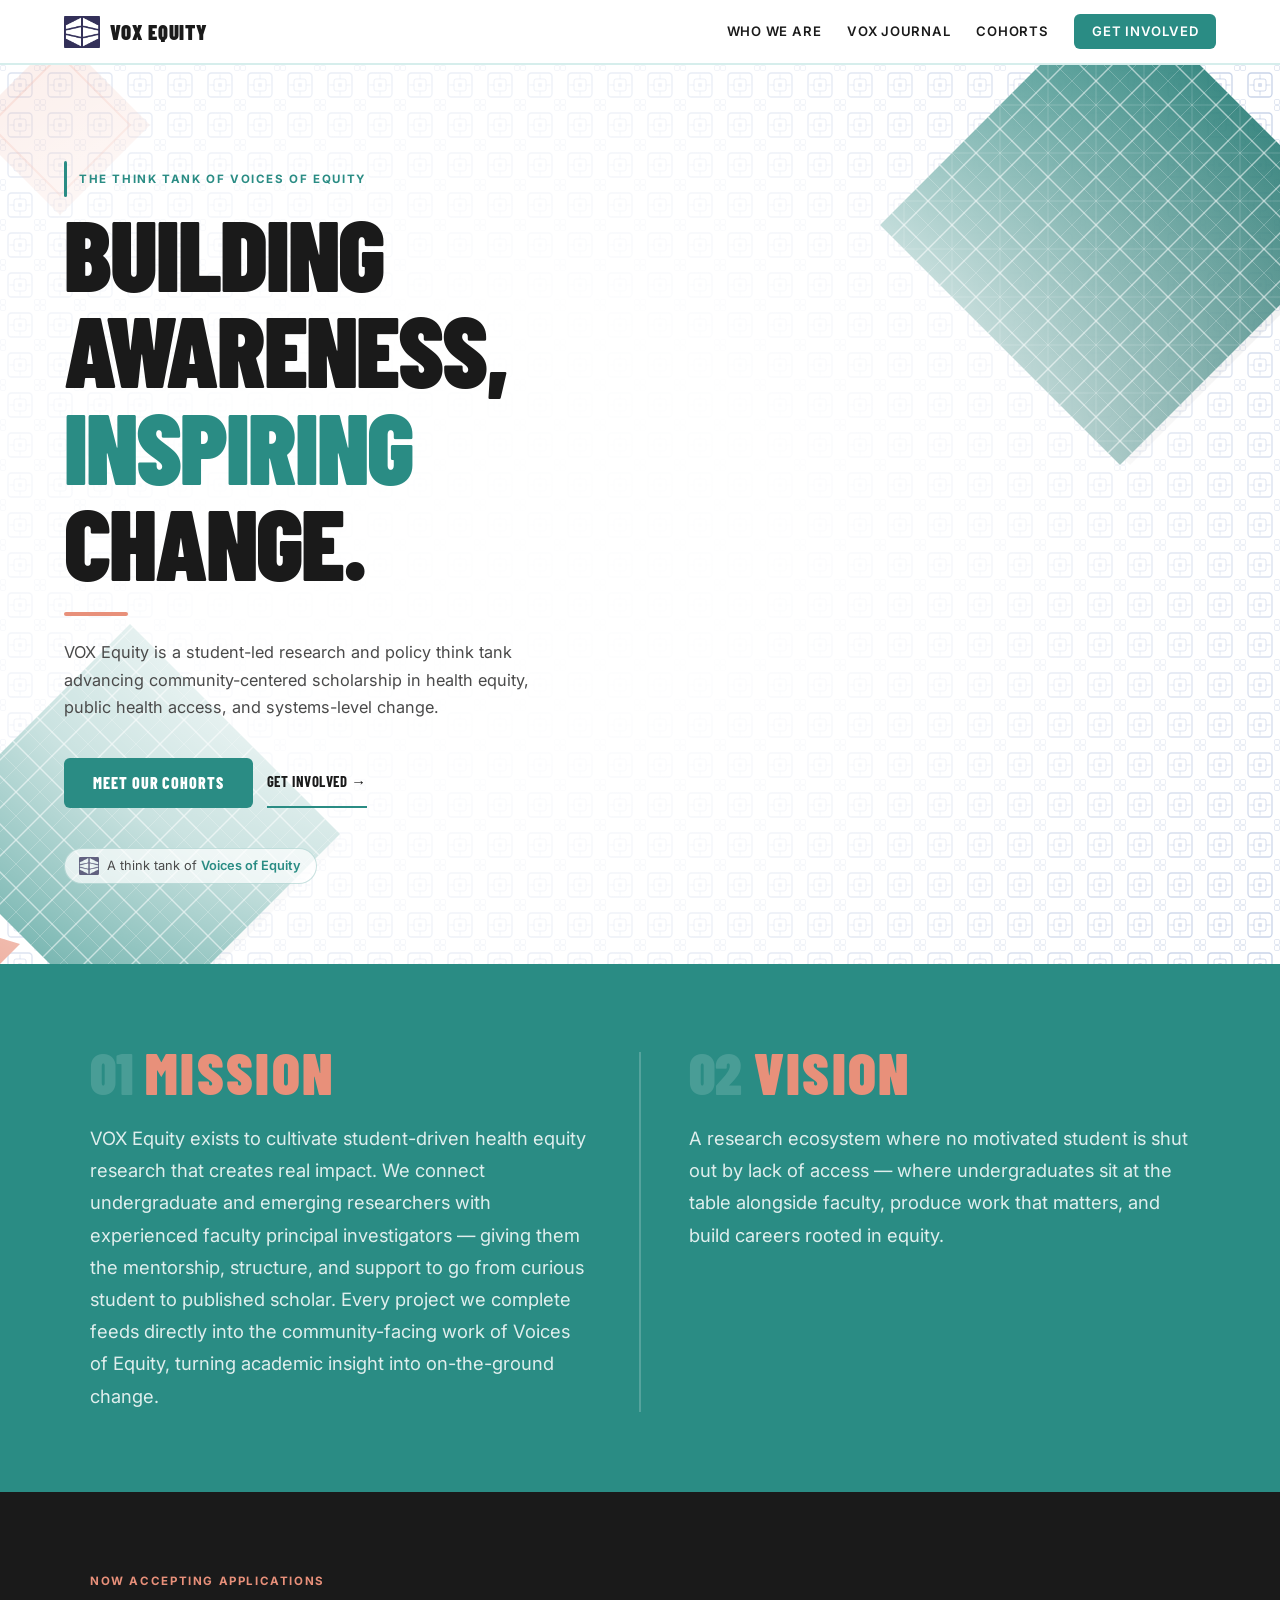
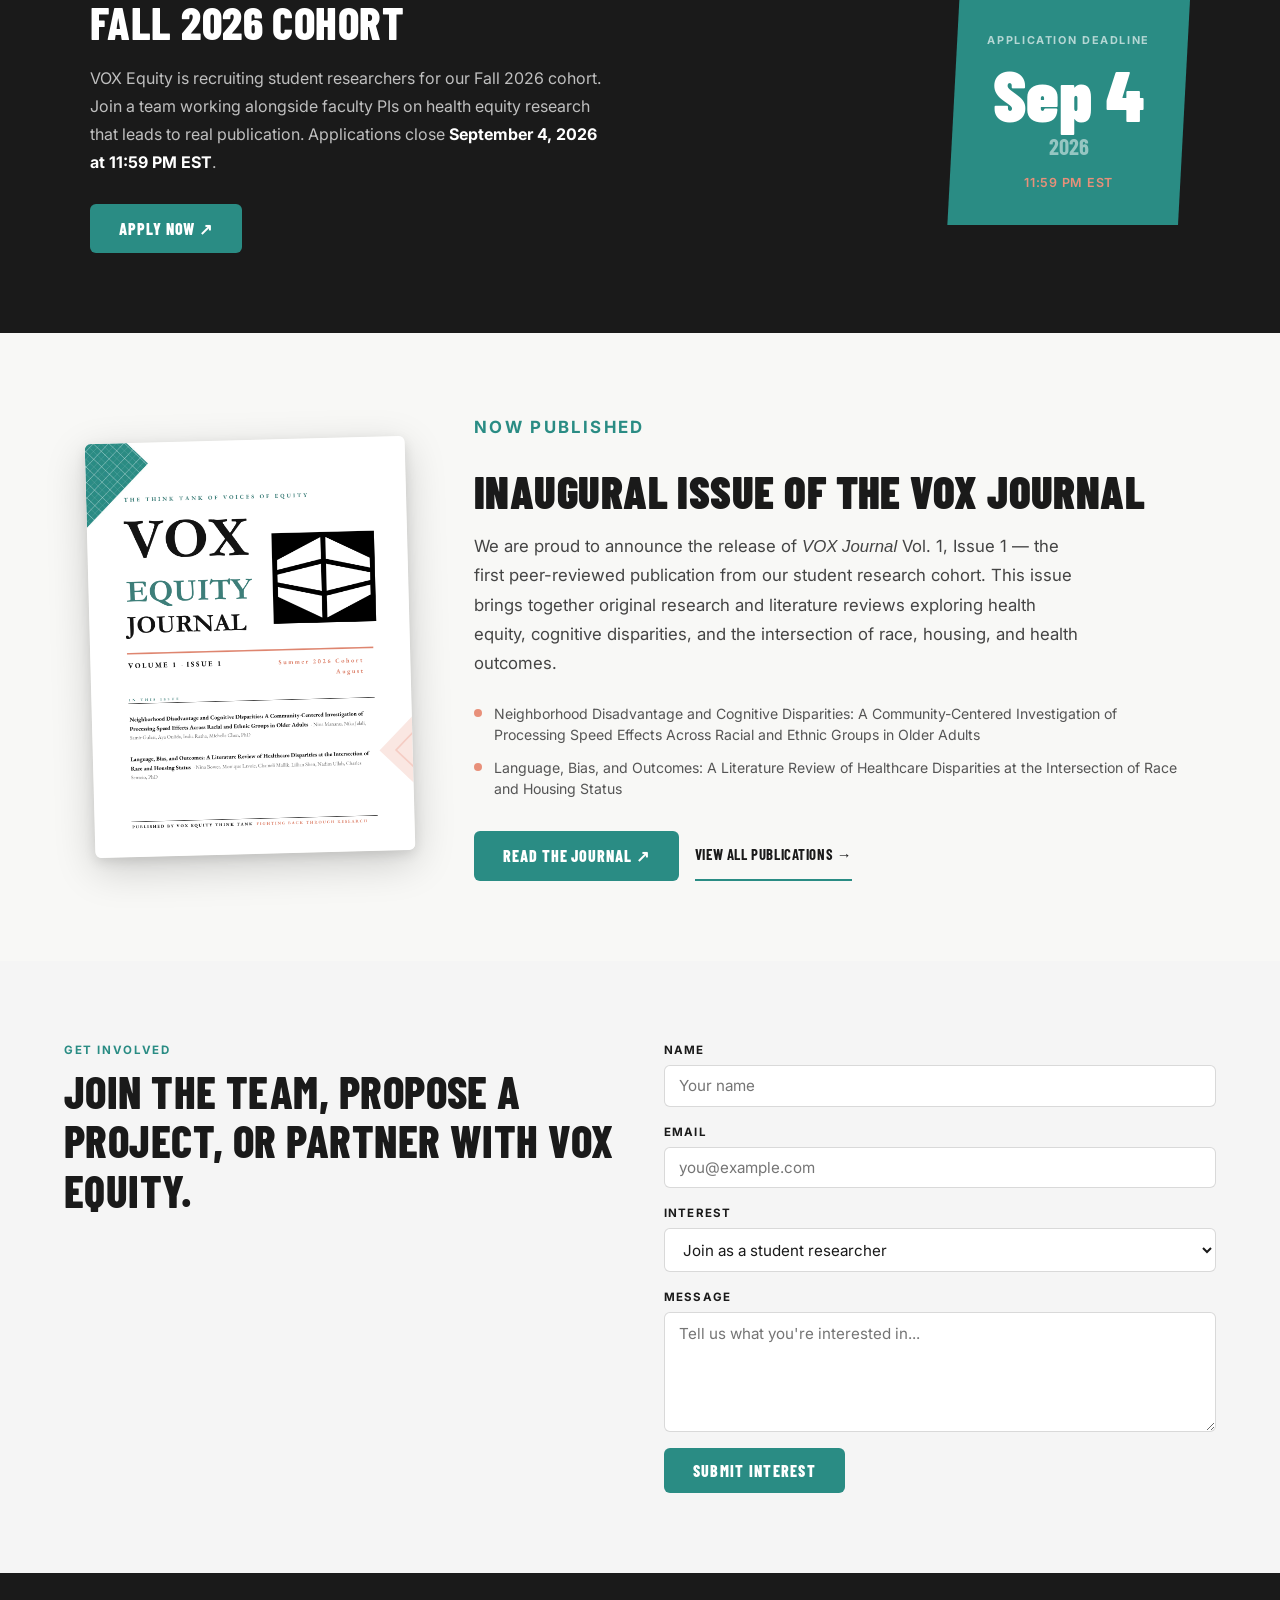
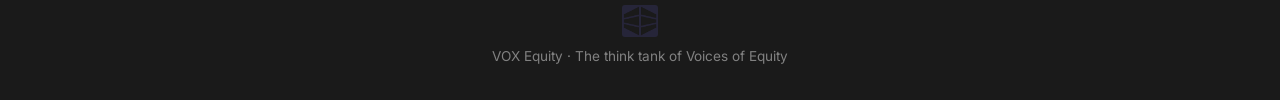
==== commit 0726de8a: "Add inaugural journal feature section to homepage" ====
--- a/index.html
+++ b/index.html
@@ -165,6 +165,30 @@
       </div>
     </section>
 
+    <!-- ── JOURNAL FEATURE ── -->
+    <section class="journal-feature-section">
+      <div class="journal-feature-inner">
+        <div class="journal-cover-wrap">
+          <a href="assets/journal/vox-journal-v1-1.pdf" target="_blank" rel="noopener">
+            <img class="journal-cover-img" src="assets/journal-cover.png" alt="VOX Journal Vol. 1 Issue 1 cover" />
+          </a>
+        </div>
+        <div class="journal-feature-text">
+          <p class="eyebrow">Now published</p>
+          <h2>Inaugural Issue of the VOX Journal</h2>
+          <p>We are proud to announce the release of <em>VOX Journal</em> Vol. 1, Issue 1 — the first peer-reviewed publication from our student research cohort. This issue brings together original research and literature reviews exploring health equity, cognitive disparities, and the intersection of race, housing, and health outcomes.</p>
+          <ul class="journal-pub-list">
+            <li>Neighborhood Disadvantage and Cognitive Disparities: A Community-Centered Investigation of Processing Speed Effects Across Racial and Ethnic Groups in Older Adults</li>
+            <li>Language, Bias, and Outcomes: A Literature Review of Healthcare Disparities at the Intersection of Race and Housing Status</li>
+          </ul>
+          <div class="journal-buttons">
+            <a class="button primary" href="assets/journal/vox-journal-v1-1.pdf" target="_blank" rel="noopener">Read the Journal ↗</a>
+            <a class="button ghost" href="vox-journal.html">View All Publications →</a>
+          </div>
+        </div>
+      </div>
+    </section>
+
     <!-- ── GET INVOLVED ── -->
     <section id="contact" class="contact-section">
       <div>
--- a/styles.css
+++ b/styles.css
@@ -869,3 +869,150 @@
   .corner-svg.bot-left  { width: 200px; height: 200px; }
   .corner-svg.bot-right { width: 160px; height: 160px; }
 }
+
+/* ── APPLY SECTION ── */
+.apply-section {
+  background: var(--black);
+  padding: 5rem 5%;
+}
+.apply-inner {
+  max-width: 1100px;
+  margin: 0 auto;
+  display: grid;
+  grid-template-columns: 1fr auto;
+  gap: 4rem;
+  align-items: center;
+}
+.apply-text .eyebrow { color: var(--salmon); }
+.apply-text h2 { color: var(--white); margin: 0.4rem 0 1rem; }
+.apply-desc {
+  color: rgba(255,255,255,0.72);
+  font-size: 1rem;
+  line-height: 1.75;
+  max-width: 520px;
+  margin-bottom: 1.75rem;
+}
+.apply-desc strong { color: var(--white); }
+.deadline-card {
+  background: var(--teal);
+  padding: 2rem 2.5rem;
+  text-align: center;
+  clip-path: polygon(12px 0%, 100% 0%, calc(100% - 12px) 100%, 0% 100%);
+  min-width: 180px;
+}
+.deadline-label {
+  font-size: 0.68rem;
+  font-weight: 700;
+  letter-spacing: 0.15em;
+  text-transform: uppercase;
+  color: rgba(255,255,255,0.65);
+  margin-bottom: 0.5rem;
+}
+.deadline-date {
+  font-family: var(--font-display);
+  font-size: 4.5rem;
+  font-weight: 900;
+  line-height: 1;
+  color: var(--white);
+}
+.deadline-year {
+  font-family: var(--font-display);
+  font-size: 1.4rem;
+  font-weight: 700;
+  color: rgba(255,255,255,0.5);
+  margin-bottom: 0.5rem;
+}
+.deadline-time {
+  font-size: 0.78rem;
+  font-weight: 600;
+  color: var(--salmon);
+  letter-spacing: 0.06em;
+}
+@media (max-width: 700px) {
+  .apply-inner { grid-template-columns: 1fr; }
+  .apply-deadline { display: flex; justify-content: center; }
+}
+
+
+/* ── JOURNAL FEATURE SECTION ── */
+.journal-feature-section {
+  background: #f8f8f6;
+  padding: 5rem 2rem;
+}
+.journal-feature-inner {
+  max-width: 1100px;
+  margin: 0 auto;
+  display: grid;
+  grid-template-columns: 320px 1fr;
+  gap: 4rem;
+  align-items: center;
+}
+.journal-cover-wrap {
+  position: relative;
+}
+.journal-cover-img {
+  width: 100%;
+  border-radius: 6px;
+  box-shadow: 0 12px 40px rgba(0,0,0,0.18), 0 4px 12px rgba(0,0,0,0.10);
+  display: block;
+  transform: rotate(-1.5deg);
+  transition: transform 0.3s ease, box-shadow 0.3s ease;
+}
+.journal-cover-img:hover {
+  transform: rotate(0deg) scale(1.02);
+  box-shadow: 0 20px 60px rgba(0,0,0,0.22);
+}
+.journal-feature-text .eyebrow { color: var(--teal); }
+.journal-feature-text h2 {
+  font-family: var(--font-display);
+  font-size: 2.8rem;
+  font-weight: 900;
+  line-height: 1.1;
+  margin: 0.4rem 0 1rem;
+  color: var(--dark);
+}
+.journal-feature-text p {
+  font-size: 1.05rem;
+  line-height: 1.75;
+  color: #444;
+  max-width: 55ch;
+  margin-bottom: 1.5rem;
+}
+.journal-pub-list {
+  list-style: none;
+  padding: 0;
+  margin: 0 0 2rem;
+  display: flex;
+  flex-direction: column;
+  gap: 0.75rem;
+}
+.journal-pub-list li {
+  display: flex;
+  align-items: flex-start;
+  gap: 0.75rem;
+  font-size: 0.88rem;
+  color: #555;
+  line-height: 1.5;
+}
+.journal-pub-list li::before {
+  content: '';
+  display: inline-block;
+  width: 8px;
+  height: 8px;
+  min-width: 8px;
+  background: var(--salmon);
+  border-radius: 50%;
+  margin-top: 0.45em;
+}
+.journal-buttons {
+  display: flex;
+  gap: 1rem;
+  flex-wrap: wrap;
+}
+@media (max-width: 800px) {
+  .journal-feature-inner {
+    grid-template-columns: 1fr;
+    gap: 2.5rem;
+  }
+  .journal-cover-wrap { max-width: 260px; margin: 0 auto; }
+}
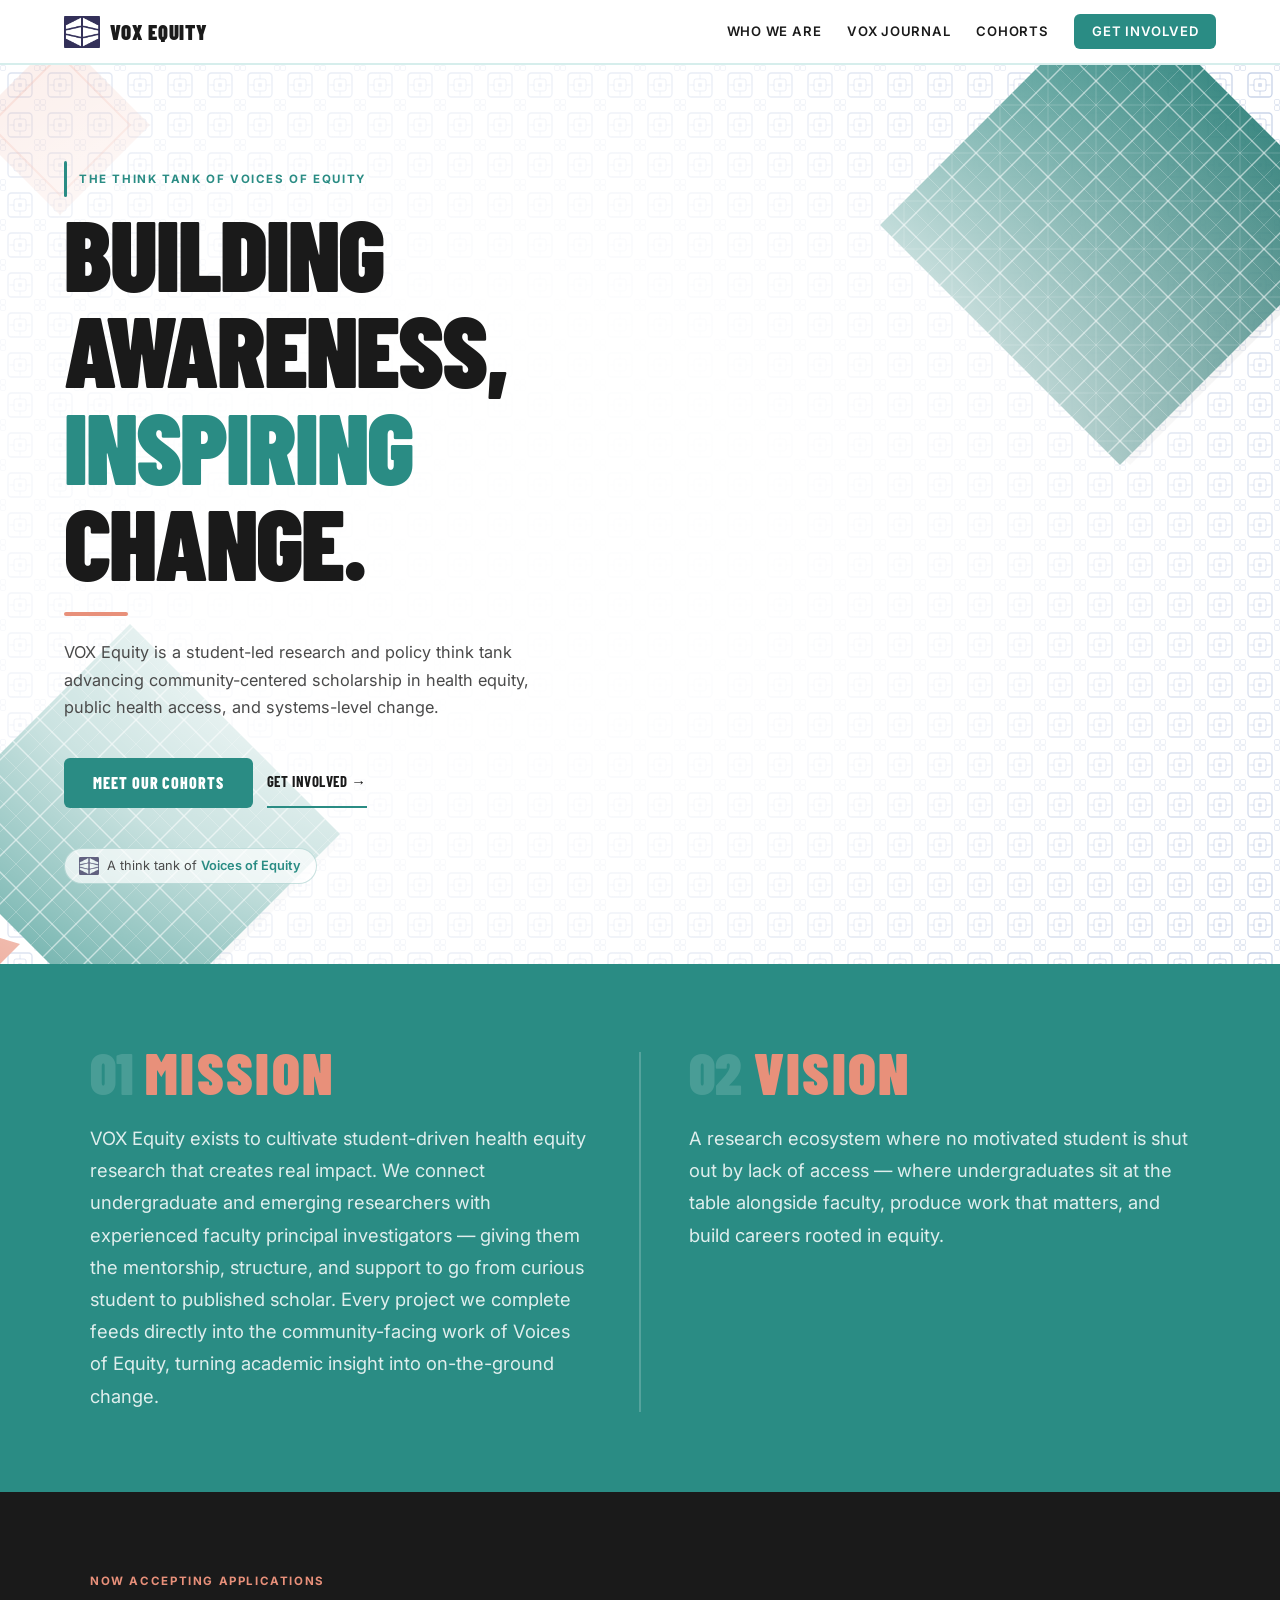
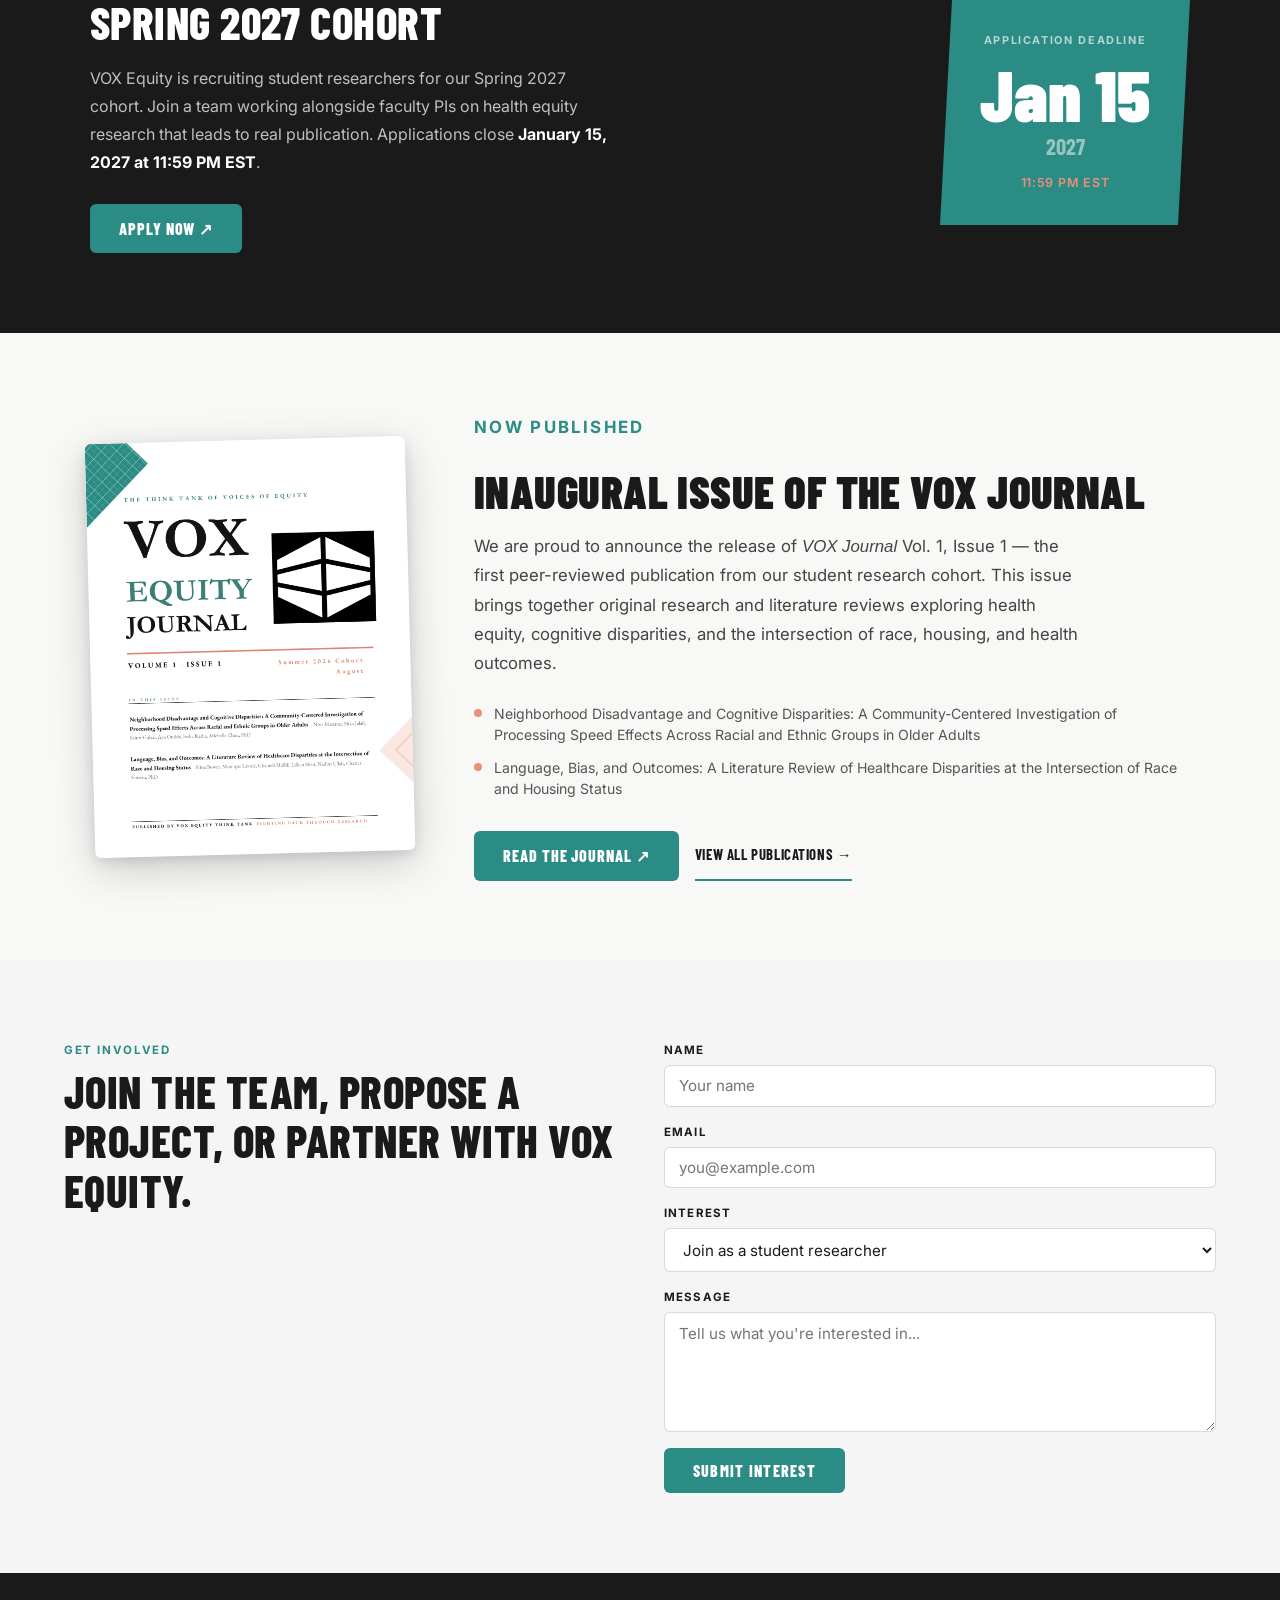
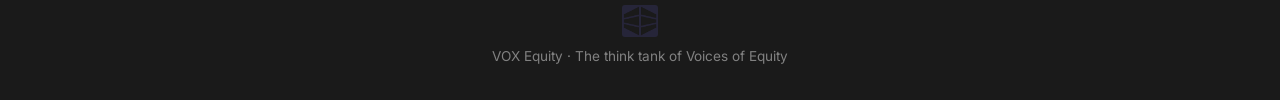
==== commit c1fb134c: "Update application deadline to Jan 15 2027 Spring cohort" ====
--- a/index.html
+++ b/index.html
@@ -17,13 +17,19 @@
       <img src="assets/vox-icon.png" alt="VOX Equity mark" />
       <span>VOX Equity</span>
     </a>
-    <nav>
+        <nav>
       <a href="who-we-are.html">Who We Are</a>
       <a href="vox-journal.html">VOX Journal</a>
       <a href="cohorts.html">Cohorts</a>
-      <a class="nav-button" href="#contact">Get Involved</a>
+      <a class="nav-button" href="index.html#contact">Get Involved</a>
     </nav>
-    <button class="nav-toggle" aria-label="Open menu">&#9776;</button>
+    <button class="nav-toggle" aria-label="Open menu" aria-expanded="false">&#9776;</button>
+    <div class="mobile-nav" id="mobile-nav">
+      <a href="who-we-are.html">Who We Are</a>
+      <a href="vox-journal.html">VOX Journal</a>
+      <a href="cohorts.html">Cohorts</a>
+      <a class="nav-button" href="index.html#contact">Get Involved</a>
+    </div>
   </header>
 
   <main>
@@ -150,15 +156,15 @@
       <div class="apply-inner">
         <div class="apply-text">
           <p class="eyebrow">Now accepting applications</p>
-          <h2>Fall 2026 Cohort</h2>
-          <p class="apply-desc">VOX Equity is recruiting student researchers for our Fall 2026 cohort. Join a team working alongside faculty PIs on health equity research that leads to real publication. Applications close <strong>September 4, 2026 at 11:59 PM EST</strong>.</p>
+          <h2>Spring 2027 Cohort</h2>
+          <p class="apply-desc">VOX Equity is recruiting student researchers for our Spring 2027 cohort. Join a team working alongside faculty PIs on health equity research that leads to real publication. Applications close <strong>January 15, 2027 at 11:59 PM EST</strong>.</p>
           <a class="button primary" href="https://docs.google.com/forms/d/e/1FAIpQLSd9Npx7kHGBxg1HxnqZUW3rtAV6o2_2dgTfxMcEcV6yFNC1-Q/viewform?usp=dialog" target="_blank" rel="noopener">Apply Now ↗</a>
         </div>
         <div class="apply-deadline">
           <div class="deadline-card">
             <p class="deadline-label">Application Deadline</p>
-            <p class="deadline-date">Sep 4</p>
-            <p class="deadline-year">2026</p>
+            <p class="deadline-date">Jan 15</p>
+            <p class="deadline-year">2027</p>
             <p class="deadline-time">11:59 PM EST</p>
           </div>
         </div>
@@ -219,5 +225,32 @@
     <p>VOX Equity · The think tank of Voices of Equity</p>
   </footer>
 
+  <script>
+    (function() {
+      var toggle = document.querySelector('.nav-toggle');
+      var header = document.querySelector('.site-header');
+      var mobileLinks = document.querySelectorAll('.mobile-nav a');
+      if (!toggle) return;
+      toggle.addEventListener('click', function() {
+        var open = header.classList.toggle('nav-open');
+        toggle.setAttribute('aria-expanded', open);
+        toggle.innerHTML = open ? '&#10005;' : '&#9776;';
+      });
+      mobileLinks.forEach(function(link) {
+        link.addEventListener('click', function() {
+          header.classList.remove('nav-open');
+          toggle.setAttribute('aria-expanded', 'false');
+          toggle.innerHTML = '&#9776;';
+        });
+      });
+      document.addEventListener('click', function(e) {
+        if (!header.contains(e.target)) {
+          header.classList.remove('nav-open');
+          toggle.setAttribute('aria-expanded', 'false');
+          toggle.innerHTML = '&#9776;';
+        }
+      });
+    })();
+  </script>
 </body>
 </html>
--- a/styles.css
+++ b/styles.css
@@ -1016,3 +1016,138 @@
   }
   .journal-cover-wrap { max-width: 260px; margin: 0 auto; }
 }
+
+/* past tab badge */
+.tab-badge.past {
+  background: rgba(255,255,255,0.15);
+  color: rgba(255,255,255,0.7);
+}
+/* pub chip as link */
+a.pub-chip-link {
+  display: inline-block;
+  background: var(--teal);
+  color: #fff;
+  text-decoration: none;
+  font-size: 0.72rem;
+  font-weight: 600;
+  padding: 0.25rem 0.7rem;
+  border-radius: 999px;
+  letter-spacing: 0.04em;
+  transition: background 0.2s;
+}
+a.pub-chip-link:hover { background: var(--teal-dk); }
+
+/* ══════════════════════════════════════
+   MOBILE NAV
+══════════════════════════════════════ */
+.mobile-nav {
+  display: none;
+  position: absolute;
+  top: 100%;
+  left: 0;
+  right: 0;
+  background: var(--white);
+  border-bottom: 2px solid var(--teal-lt);
+  box-shadow: 0 8px 24px rgba(0,0,0,0.10);
+  z-index: 99;
+  flex-direction: column;
+  padding: 0.5rem 0 1rem;
+}
+.mobile-nav a {
+  display: block;
+  padding: 0.85rem 5%;
+  font-size: 0.9rem;
+  font-weight: 600;
+  text-transform: uppercase;
+  letter-spacing: 0.06em;
+  color: var(--black);
+  text-decoration: none;
+  border-bottom: 1px solid rgba(0,0,0,0.05);
+  transition: color 0.15s, background 0.15s;
+}
+.mobile-nav a:hover { color: var(--teal); background: rgba(42,140,132,0.04); }
+.mobile-nav a.active { color: var(--teal); }
+.mobile-nav a.nav-button {
+  margin: 0.75rem 5% 0;
+  display: inline-block;
+  width: auto;
+  background: var(--teal) !important;
+  color: var(--white) !important;
+  border-radius: var(--radius);
+  border-bottom: none;
+  text-align: center;
+}
+.mobile-nav a.nav-button:hover { background: var(--teal-dk) !important; }
+.site-header.nav-open .mobile-nav { display: flex; }
+
+/* hamburger ✕ toggle */
+.nav-toggle { padding: 0.3rem; }
+.site-header.nav-open .nav-toggle { color: var(--teal); }
+
+/* ══════════════════════════════════════
+   GLOBAL MOBILE FIXES
+══════════════════════════════════════ */
+@media (max-width: 768px) {
+  /* Hero */
+  .hero h1 { font-size: clamp(2.8rem, 10vw, 5rem); }
+  .hero-sub { font-size: 1rem; }
+
+  /* Page hero */
+  .page-hero { padding: 3rem 5% 2.5rem; }
+  .page-hero-content h1 { font-size: clamp(2.4rem, 9vw, 4rem); }
+  .page-hero-sub { font-size: 0.95rem; }
+
+  /* Section padding */
+  .section { padding: 3rem 5%; }
+
+  /* Mission/Vision */
+  .split { gap: 2rem; }
+  .mission-title { font-size: 2rem; }
+
+  /* Cohort tabs — allow wrapping */
+  .cohort-tabs { flex-wrap: wrap; gap: 0; }
+  .cohort-tab { font-size: 0.82rem; padding: 0.5rem 0.9rem 0.65rem; }
+  .tab-badge { display: none; }
+
+  /* PI card — stack on very narrow */
+  .pi-card { flex-direction: column; align-items: flex-start; gap: 0.75rem; }
+
+  /* Team member cards */
+  .team-card { padding: 1.5rem; }
+  .leads-row { flex-wrap: wrap; gap: 0.75rem; }
+
+  /* Apply section */
+  .apply-section { padding: 3.5rem 5%; }
+  .deadline-date { font-size: 3.5rem; }
+
+  /* Journal feature */
+  .journal-feature-section { padding: 3.5rem 5%; }
+  .journal-feature-text h2 { font-size: 2rem; }
+  .journal-buttons { flex-direction: column; align-items: flex-start; }
+  .journal-buttons .button { width: 100%; text-align: center; box-sizing: border-box; }
+
+  /* Journal page */
+  .journal-grid { grid-template-columns: 1fr; }
+  .journal-issue.featured { padding: 2rem; }
+
+  /* Who we are */
+  .team-member.featured { gap: 1.5rem; }
+
+  /* Contact form */
+  .contact-form input,
+  .contact-form textarea,
+  .contact-form select { font-size: 16px; } /* prevent iOS zoom */
+
+  /* Misc overflow guard */
+  img { max-width: 100%; }
+  .corner-svg.top-right { width: 180px; height: 180px; }
+}
+
+@media (max-width: 480px) {
+  .hero h1 { font-size: clamp(2.2rem, 12vw, 3.2rem); }
+  .page-hero-content h1 { font-size: clamp(2rem, 11vw, 3rem); }
+  .hero-cta { flex-direction: column; align-items: flex-start; gap: 0.75rem; }
+  .hero-cta .button { width: 100%; text-align: center; box-sizing: border-box; }
+  .journal-cover-wrap { max-width: 200px; }
+  .team-contact { flex-direction: column; align-items: flex-start; gap: 0.5rem; }
+}
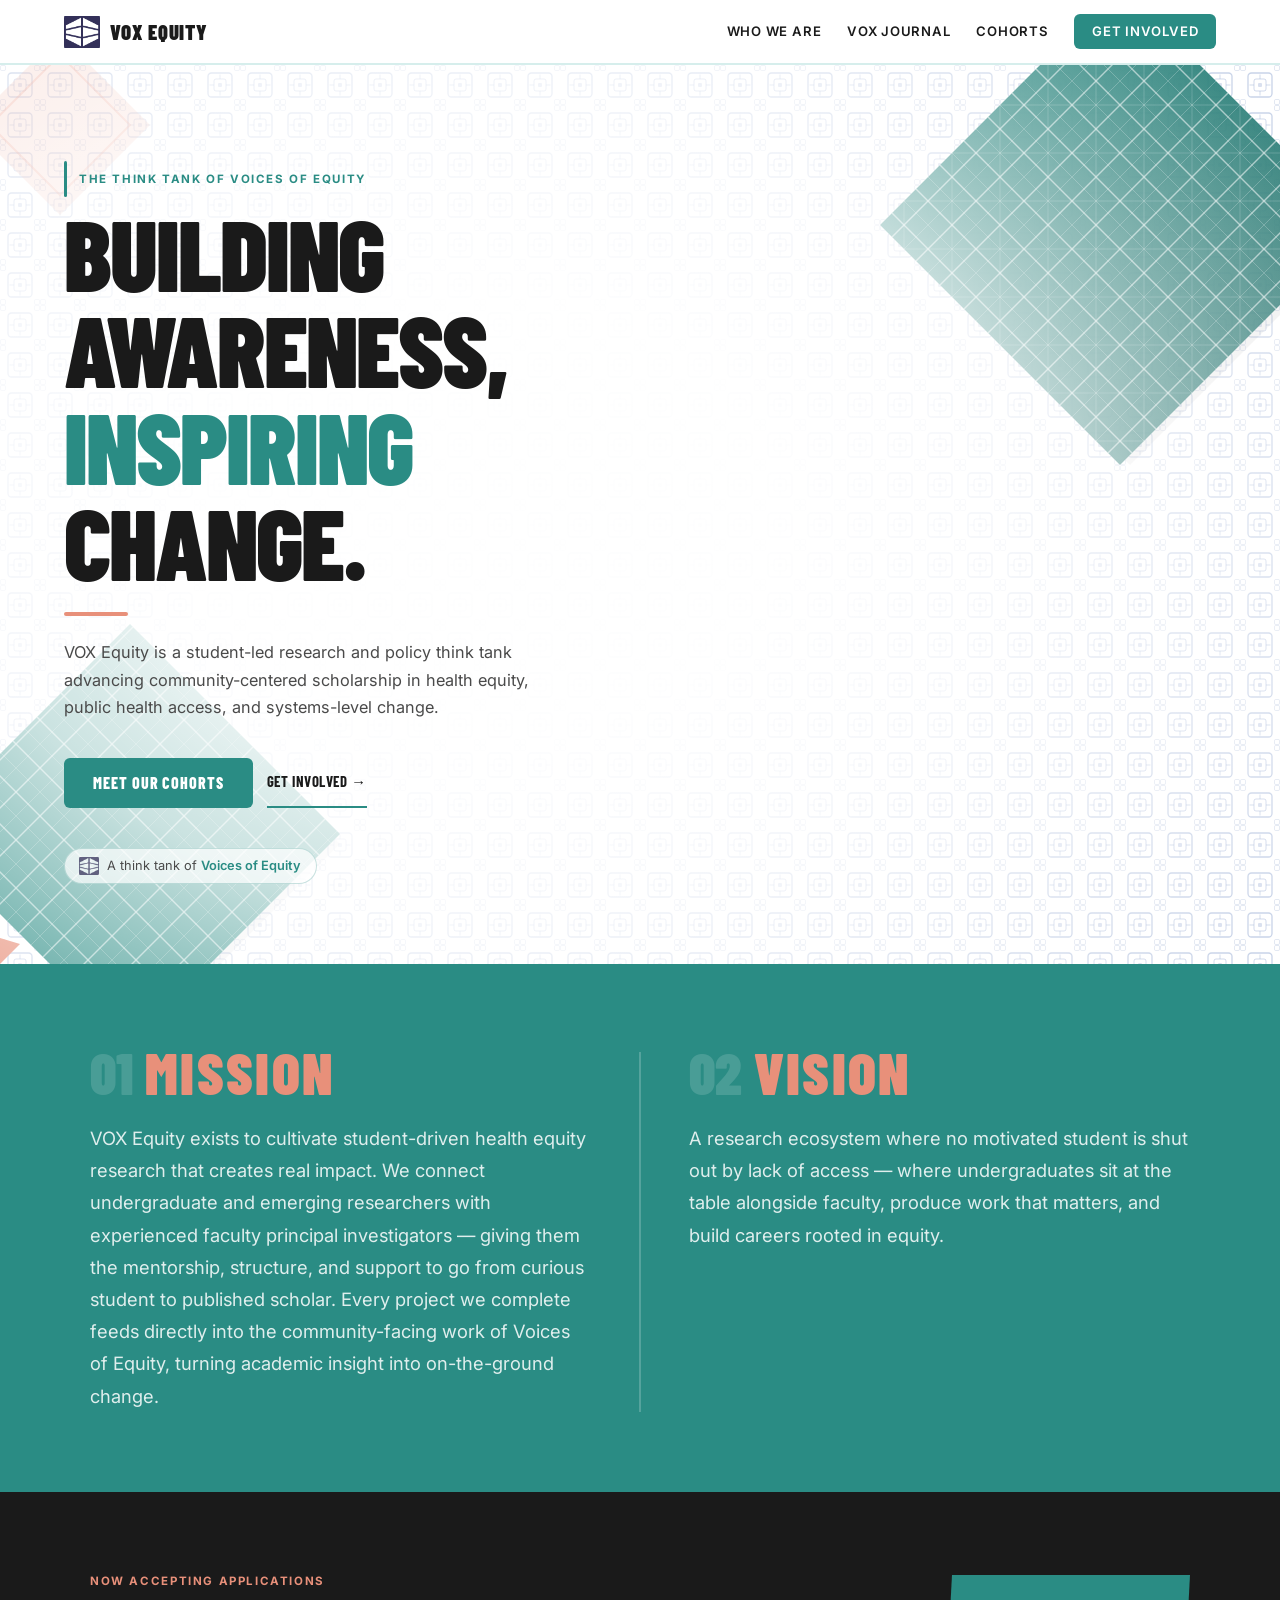
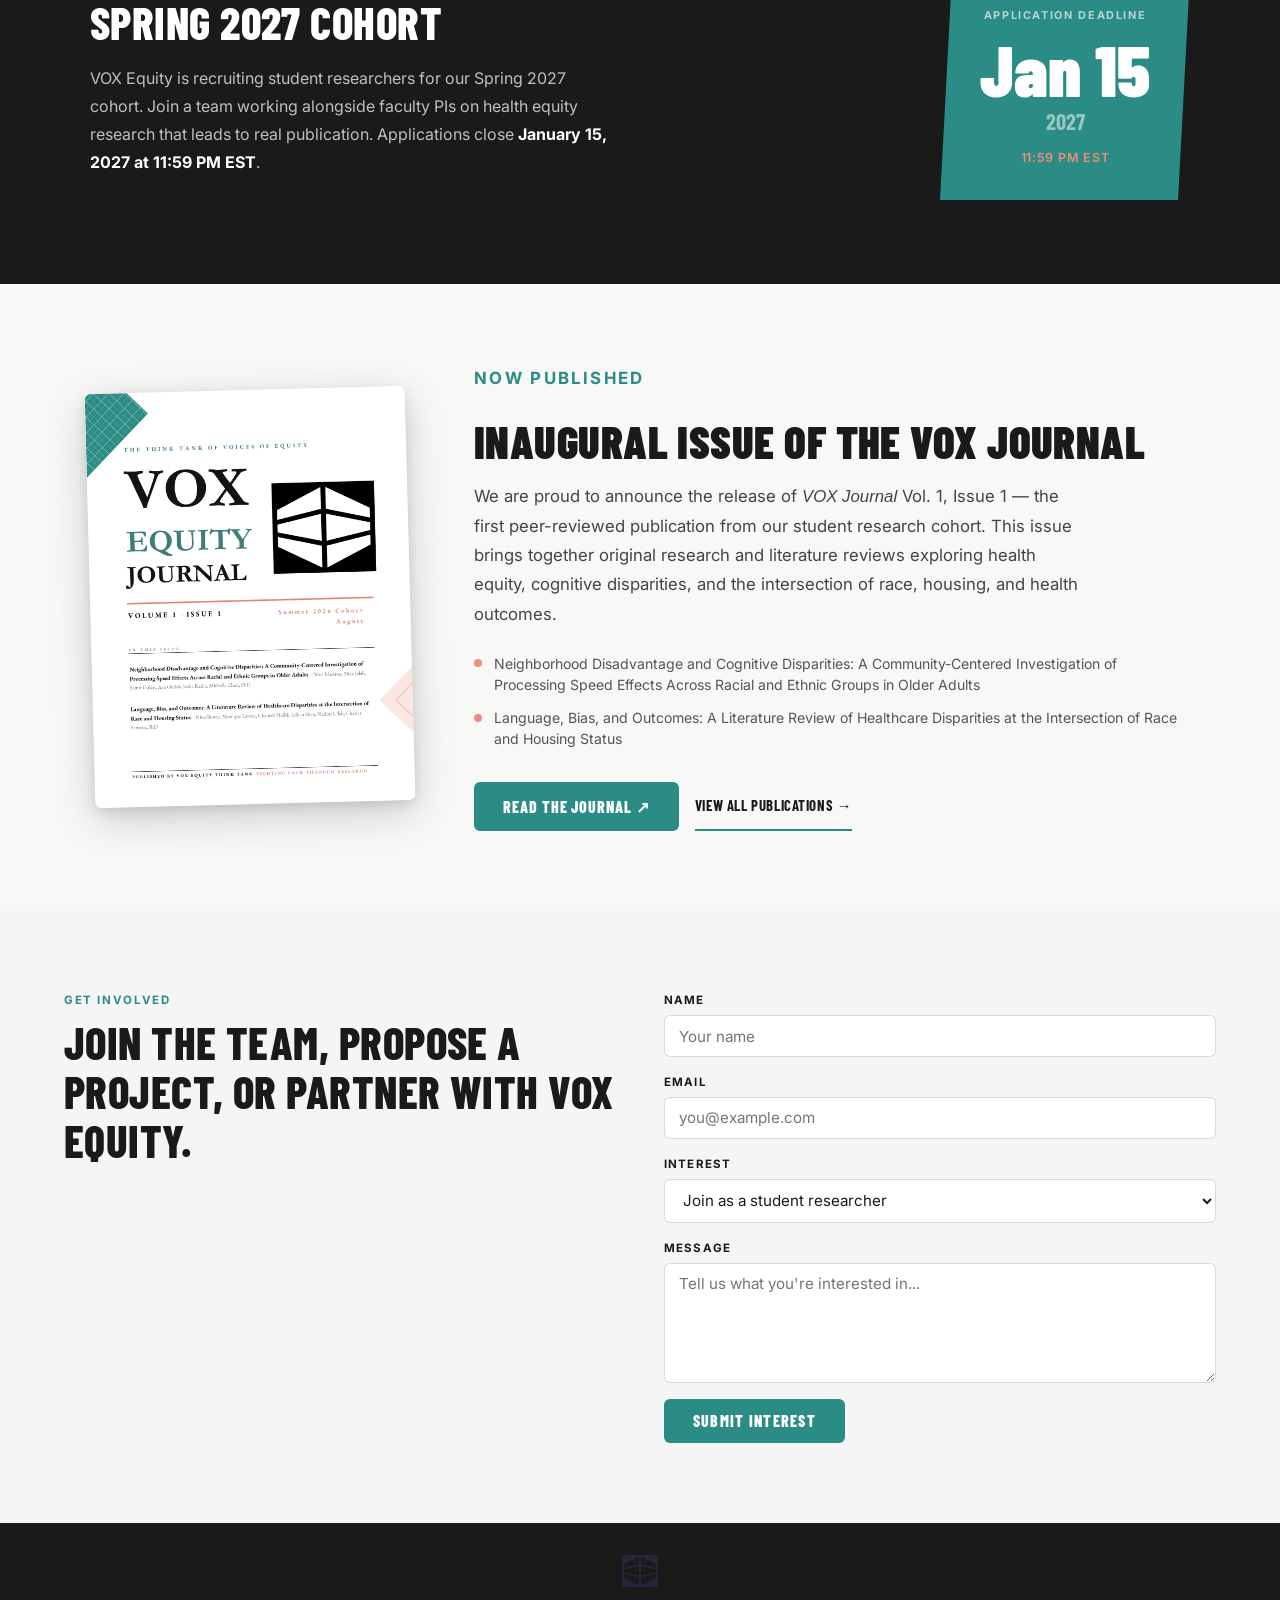
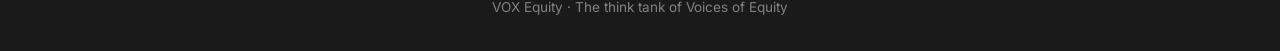
==== commit 657e68a0: "Remove Apply Now button temporarily" ====
--- a/index.html
+++ b/index.html
@@ -158,7 +158,6 @@
           <p class="eyebrow">Now accepting applications</p>
           <h2>Spring 2027 Cohort</h2>
           <p class="apply-desc">VOX Equity is recruiting student researchers for our Spring 2027 cohort. Join a team working alongside faculty PIs on health equity research that leads to real publication. Applications close <strong>January 15, 2027 at 11:59 PM EST</strong>.</p>
-          <a class="button primary" href="https://docs.google.com/forms/d/e/1FAIpQLSd9Npx7kHGBxg1HxnqZUW3rtAV6o2_2dgTfxMcEcV6yFNC1-Q/viewform?usp=dialog" target="_blank" rel="noopener">Apply Now ↗</a>
         </div>
         <div class="apply-deadline">
           <div class="deadline-card">
